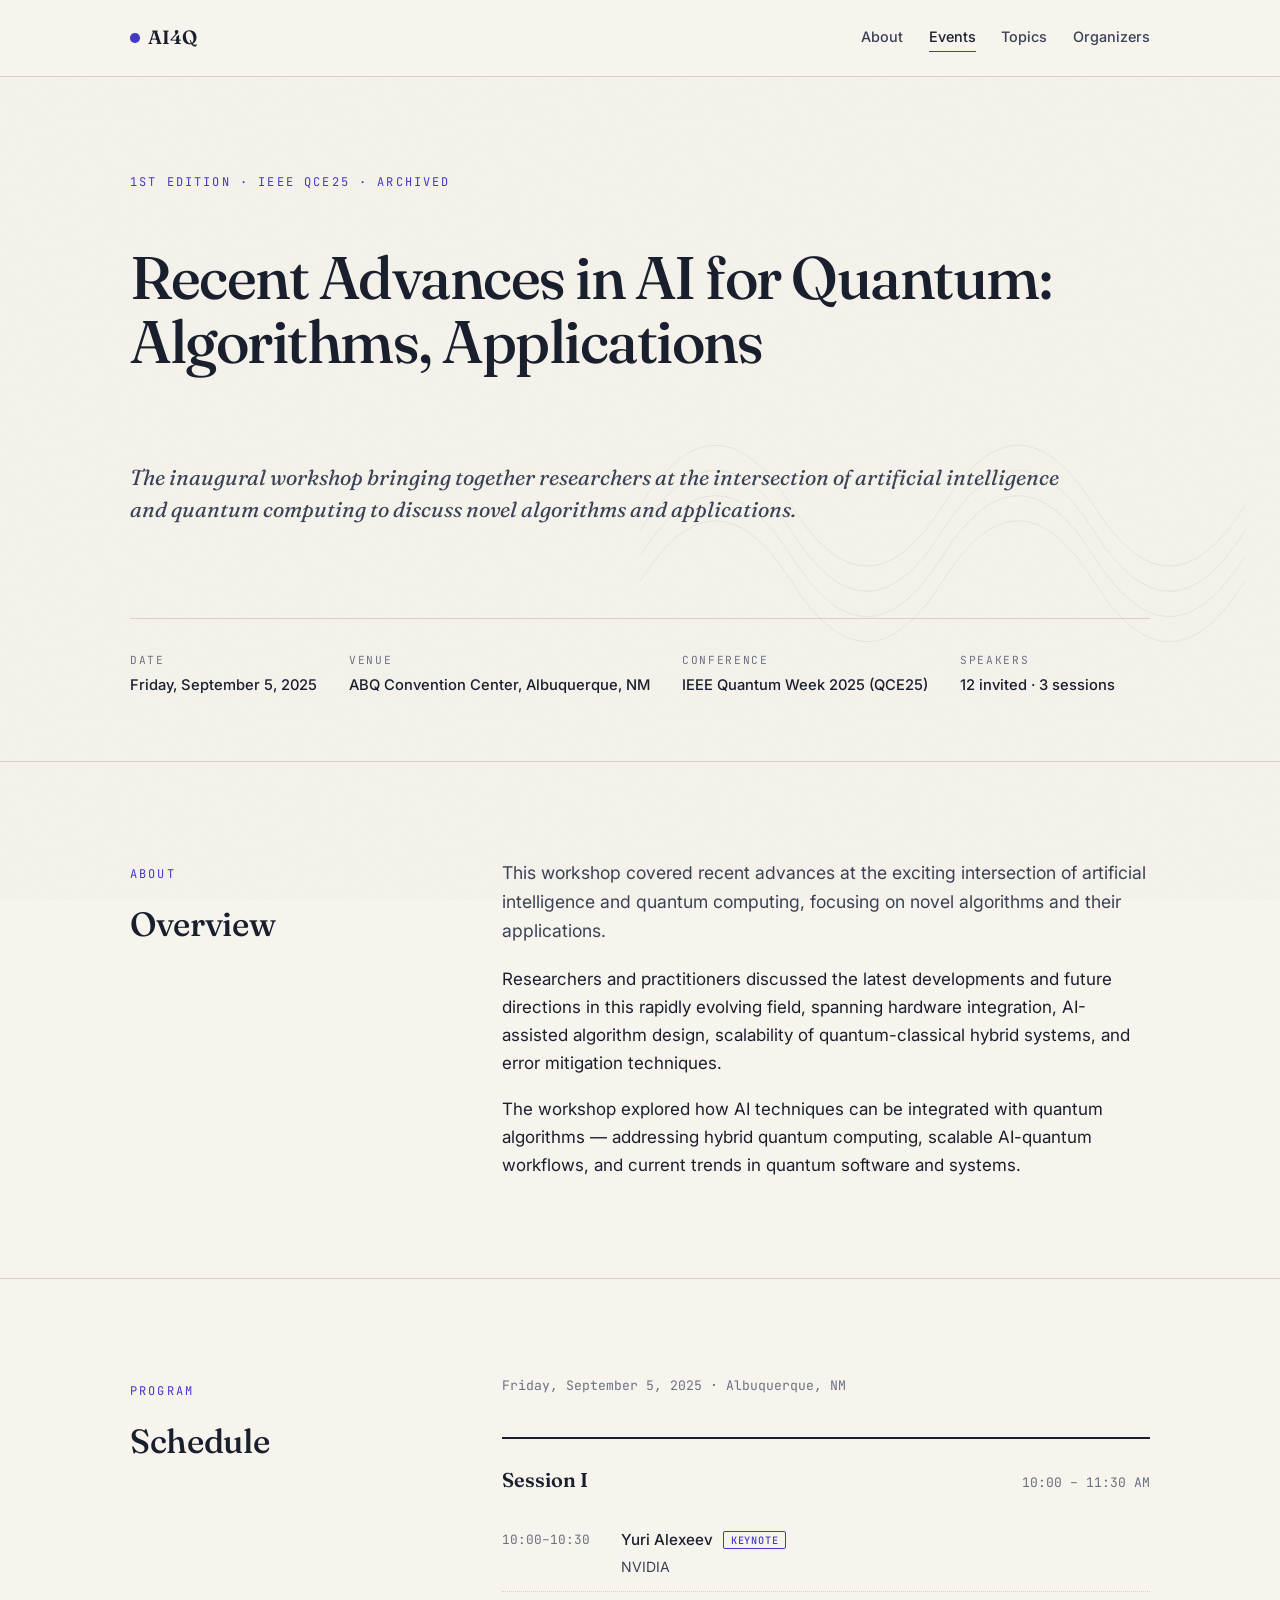
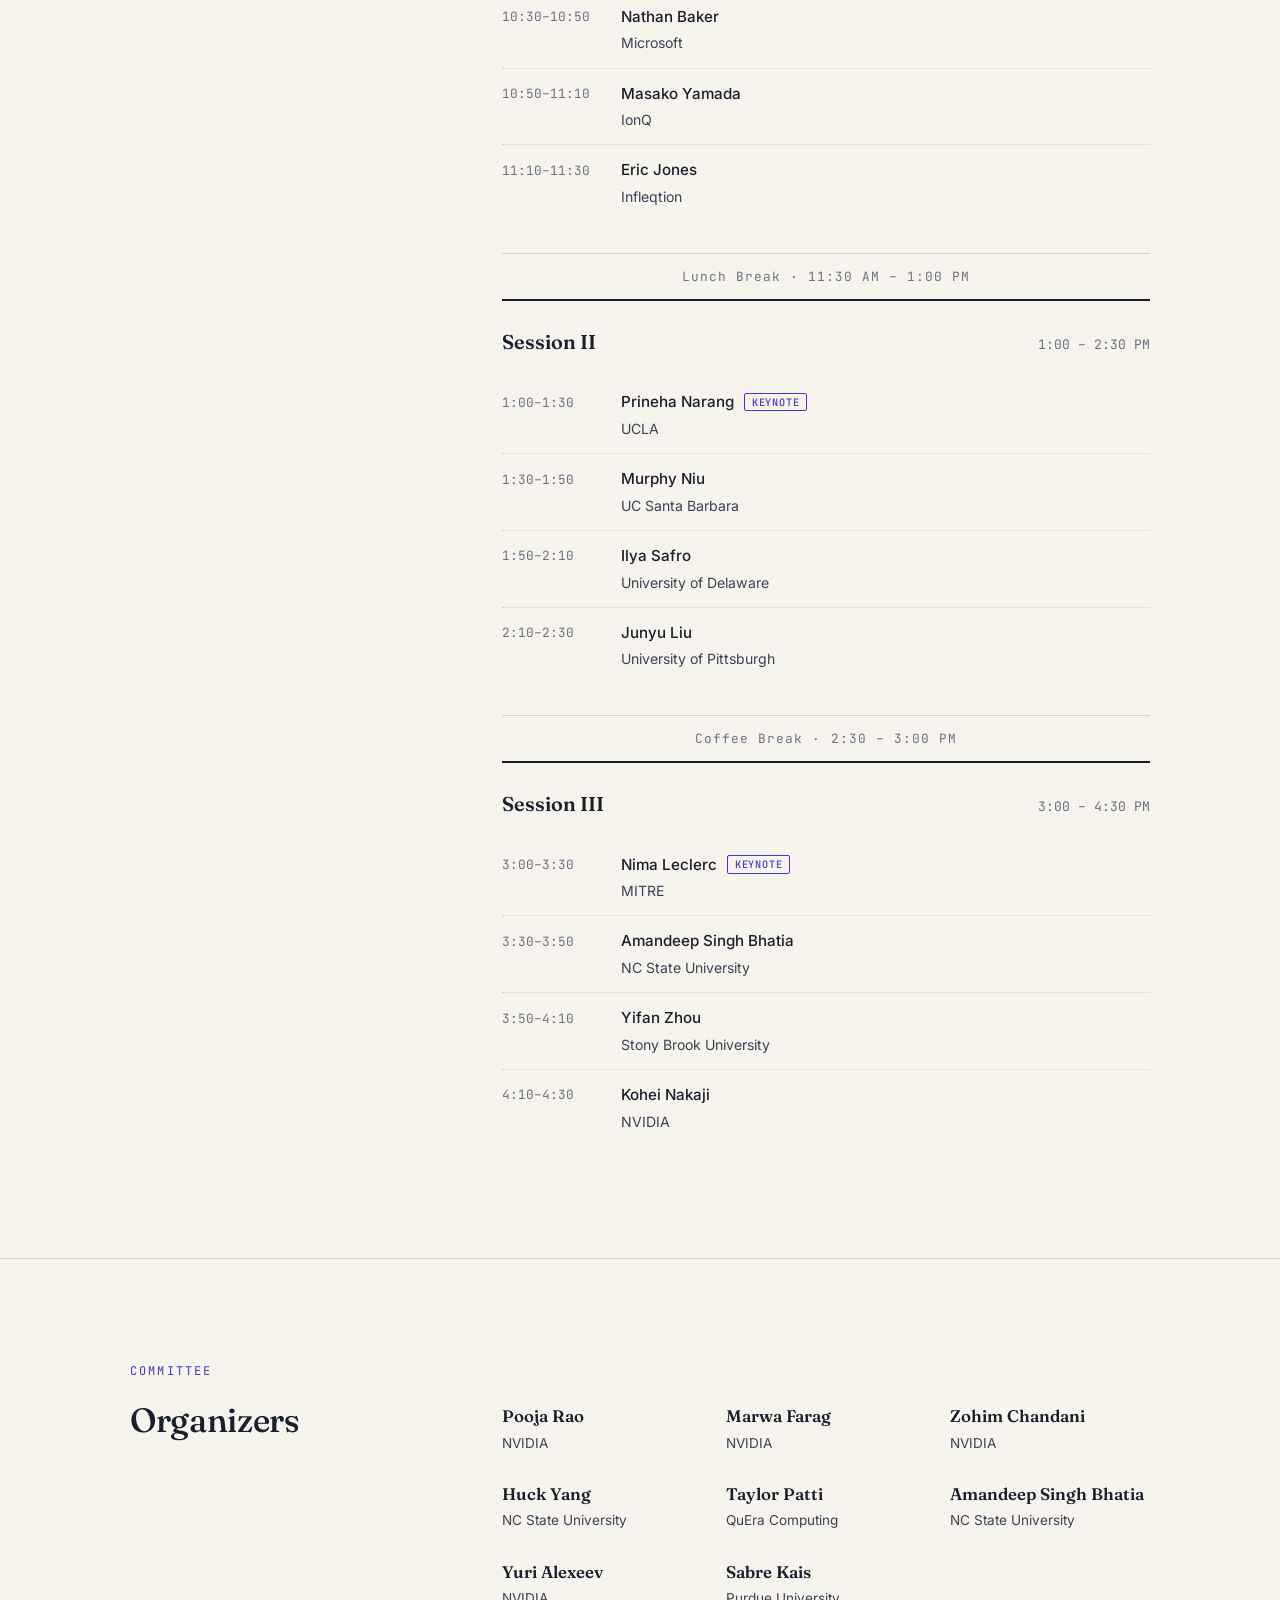
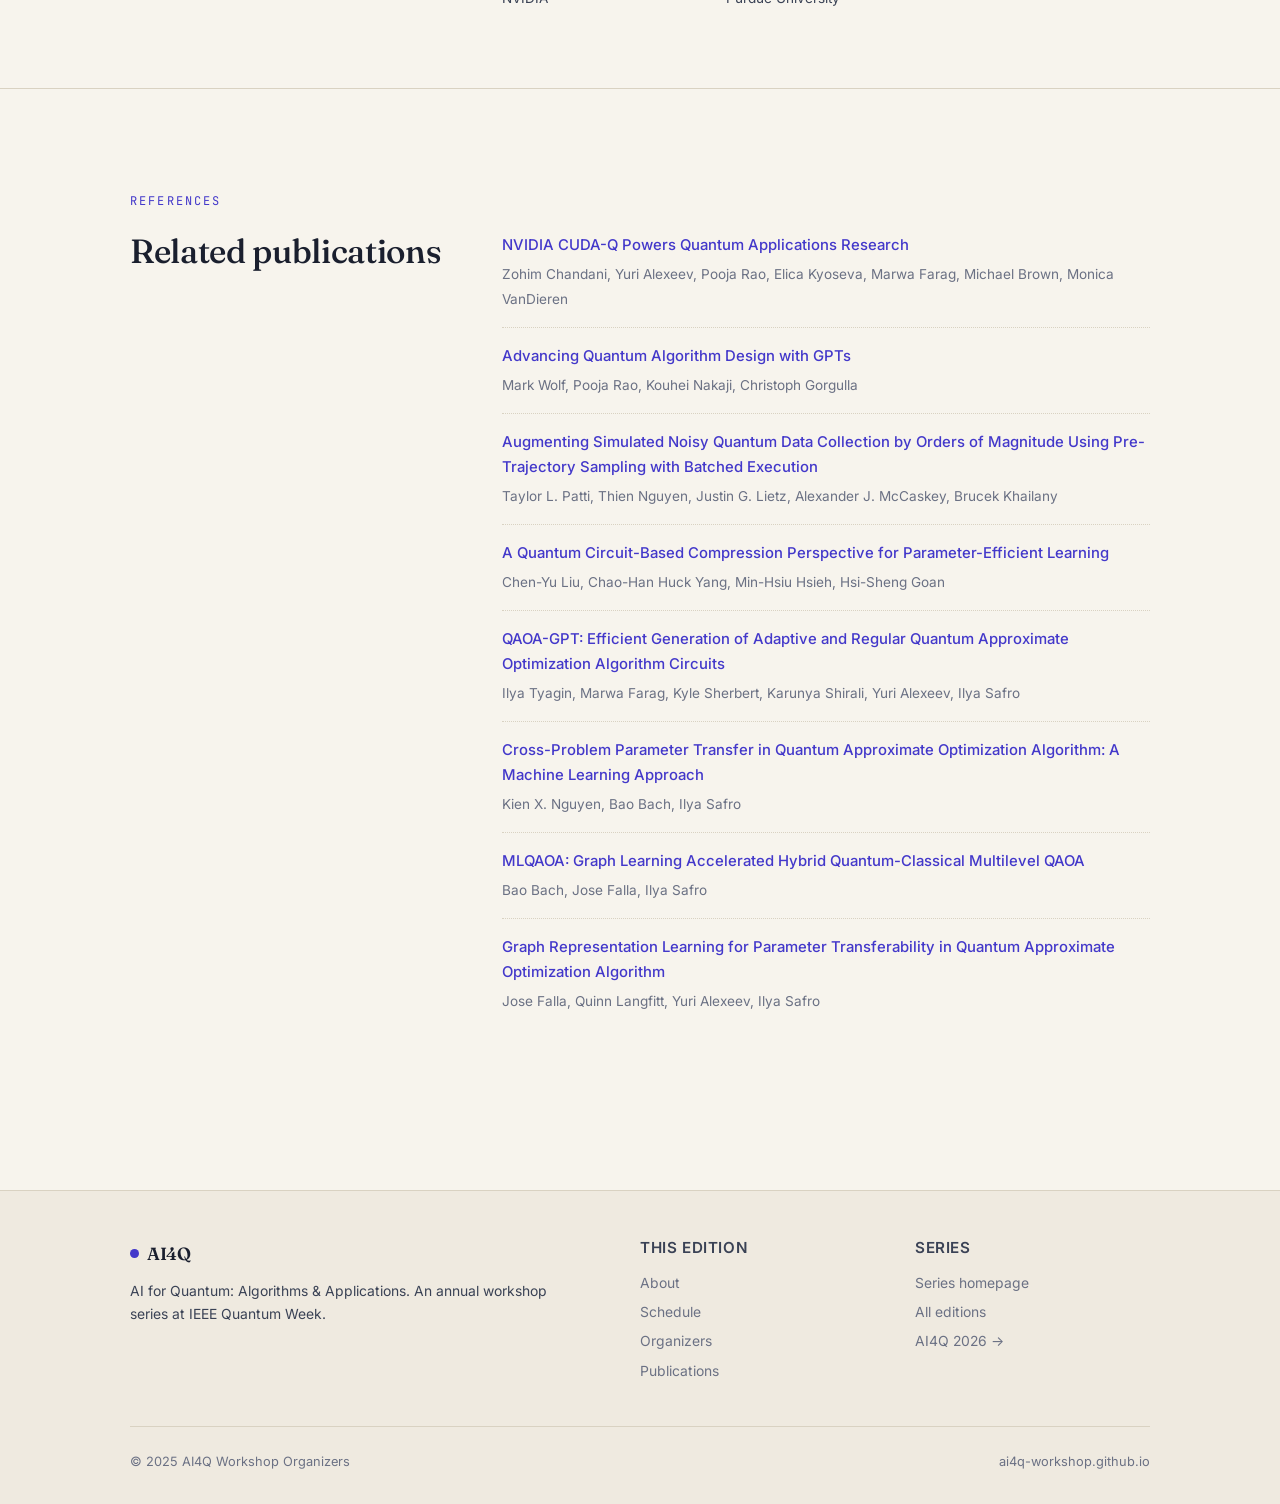
==== events/2025-qce/index.html @ dc5b95ec "Initial AI4Q workshop site" ====
<!DOCTYPE html>
<html lang="en">
<head>
<meta charset="UTF-8">
<meta name="viewport" content="width=device-width, initial-scale=1.0">
<title>AI4Q 2025 — Recent Advances in AI for Quantum | IEEE QCE25</title>
<meta name="description" content="1st Workshop on Recent Advances in AI for Quantum: Algorithms, Applications. IEEE Quantum Week 2025, Albuquerque, New Mexico.">
<link rel="stylesheet" href="../../assets/css/style.css">
</head>
<body>

<header class="site-header">
  <div class="wrap">
    <a href="../../index.html" class="brand"><span class="brand-mark"></span>AI4Q</a>
    <nav class="primary">
      <a href="../../index.html#about">About</a>
      <a href="../index.html" class="current">Events</a>
      <a href="../../index.html#topics">Topics</a>
      <a href="../../index.html#organizers">Organizers</a>
    </nav>
  </div>
</header>

<main>

<section class="hero">
  <div class="wrap">
    <span class="eyebrow">1st Edition · IEEE QCE25 · Archived</span>
    <h1>Recent Advances in AI for Quantum:<br>Algorithms, Applications</h1>
    <p class="hero-deck">
      The inaugural workshop bringing together researchers at the intersection of artificial
      intelligence and quantum computing to discuss novel algorithms and applications.
    </p>
    <div class="hero-meta">
      <div>
        <span class="label">Date</span>
        <span class="value">Friday, September 5, 2025</span>
      </div>
      <div>
        <span class="label">Venue</span>
        <span class="value">ABQ Convention Center, Albuquerque, NM</span>
      </div>
      <div>
        <span class="label">Conference</span>
        <span class="value">IEEE Quantum Week 2025 (QCE25)</span>
      </div>
      <div>
        <span class="label">Speakers</span>
        <span class="value">12 invited · 3 sessions</span>
      </div>
    </div>

    <svg class="hero-wave" viewBox="0 0 600 400" xmlns="http://www.w3.org/2000/svg" aria-hidden="true">
      <g fill="none" stroke="#1a1f2e" stroke-width="0.6">
        <path d="M0 200 Q 75 80, 150 200 T 300 200 T 450 200 T 600 200"/>
        <path d="M0 225 Q 75 105,150 225 T 300 225 T 450 225 T 600 225"/>
        <path d="M0 250 Q 75 130,150 250 T 300 250 T 450 250 T 600 250"/>
        <path d="M0 275 Q 75 155,150 275 T 300 275 T 450 275 T 600 275"/>
      </g>
    </svg>
  </div>
</section>

<section id="about">
  <div class="wrap">
    <div class="two-col">
      <div><span class="eyebrow">About</span><h2>Overview</h2></div>
      <div>
        <p class="lead">
          This workshop covered recent advances at the exciting intersection of artificial intelligence
          and quantum computing, focusing on novel algorithms and their applications.
        </p>
        <p>
          Researchers and practitioners discussed the latest developments and future directions in
          this rapidly evolving field, spanning hardware integration, AI-assisted algorithm design,
          scalability of quantum-classical hybrid systems, and error mitigation techniques.
        </p>
        <p>
          The workshop explored how AI techniques can be integrated with quantum algorithms — addressing
          hybrid quantum computing, scalable AI-quantum workflows, and current trends in quantum software
          and systems.
        </p>
      </div>
    </div>
  </div>
</section>

<section id="schedule">
  <div class="wrap">
    <div class="two-col">
      <div><span class="eyebrow">Program</span><h2>Schedule</h2></div>
      <div>
        <p style="font-family:'JetBrains Mono',monospace; font-size:.82rem; color:var(--ink-mute); margin-bottom:2rem;">
          Friday, September 5, 2025 · Albuquerque, NM
        </p>

        <div class="program">

          <div class="session">
            <div class="session-head">
              <span class="session-title">Session I</span>
              <span class="session-time">10:00 – 11:30 AM</span>
            </div>
            <div class="slot">
              <span class="t">10:00–10:30</span>
              <div class="desc">
                <strong>Yuri Alexeev <span class="keynote-badge">Keynote</span></strong>
                <em>NVIDIA</em>
              </div>
            </div>
            <div class="slot">
              <span class="t">10:30–10:50</span>
              <div class="desc">
                <strong>Nathan Baker</strong>
                <em>Microsoft</em>
              </div>
            </div>
            <div class="slot">
              <span class="t">10:50–11:10</span>
              <div class="desc">
                <strong>Masako Yamada</strong>
                <em>IonQ</em>
              </div>
            </div>
            <div class="slot">
              <span class="t">11:10–11:30</span>
              <div class="desc">
                <strong>Eric Jones</strong>
                <em>Infleqtion</em>
              </div>
            </div>
          </div>

          <div class="break-row">Lunch Break · 11:30 AM – 1:00 PM</div>

          <div class="session">
            <div class="session-head">
              <span class="session-title">Session II</span>
              <span class="session-time">1:00 – 2:30 PM</span>
            </div>
            <div class="slot">
              <span class="t">1:00–1:30</span>
              <div class="desc">
                <strong>Prineha Narang <span class="keynote-badge">Keynote</span></strong>
                <em>UCLA</em>
              </div>
            </div>
            <div class="slot">
              <span class="t">1:30–1:50</span>
              <div class="desc">
                <strong>Murphy Niu</strong>
                <em>UC Santa Barbara</em>
              </div>
            </div>
            <div class="slot">
              <span class="t">1:50–2:10</span>
              <div class="desc">
                <strong>Ilya Safro</strong>
                <em>University of Delaware</em>
              </div>
            </div>
            <div class="slot">
              <span class="t">2:10–2:30</span>
              <div class="desc">
                <strong>Junyu Liu</strong>
                <em>University of Pittsburgh</em>
              </div>
            </div>
          </div>

          <div class="break-row">Coffee Break · 2:30 – 3:00 PM</div>

          <div class="session">
            <div class="session-head">
              <span class="session-title">Session III</span>
              <span class="session-time">3:00 – 4:30 PM</span>
            </div>
            <div class="slot">
              <span class="t">3:00–3:30</span>
              <div class="desc">
                <strong>Nima Leclerc <span class="keynote-badge">Keynote</span></strong>
                <em>MITRE</em>
              </div>
            </div>
            <div class="slot">
              <span class="t">3:30–3:50</span>
              <div class="desc">
                <strong>Amandeep Singh Bhatia</strong>
                <em>NC State University</em>
              </div>
            </div>
            <div class="slot">
              <span class="t">3:50–4:10</span>
              <div class="desc">
                <strong>Yifan Zhou</strong>
                <em>Stony Brook University</em>
              </div>
            </div>
            <div class="slot">
              <span class="t">4:10–4:30</span>
              <div class="desc">
                <strong>Kohei Nakaji</strong>
                <em>NVIDIA</em>
              </div>
            </div>
          </div>

        </div>
      </div>
    </div>
  </div>
</section>

<section id="organizers">
  <div class="wrap">
    <div class="two-col">
      <div><span class="eyebrow">Committee</span><h2>Organizers</h2></div>
      <div>
        <div class="people" style="grid-template-columns: repeat(auto-fill, minmax(160px,1fr)); gap:1.75rem 1.5rem;">

          <div class="person">
            <img class="photo" src="../../assets/img/people/pooja-rao.jpg" alt="Pooja Rao"
                 onerror="this.style.display='none'">
            <span class="name">Pooja Rao</span>
            <span class="affil">NVIDIA</span>
          </div>

          <div class="person">
            <img class="photo" src="../../assets/img/people/marwa-farag.jpg" alt="Marwa Farag"
                 onerror="this.style.display='none'">
            <span class="name">Marwa Farag</span>
            <span class="affil">NVIDIA</span>
          </div>

          <div class="person">
            <img class="photo" src="../../assets/img/people/zohim-chandani.jpg" alt="Zohim Chandani"
                 onerror="this.style.display='none'">
            <span class="name">Zohim Chandani</span>
            <span class="affil">NVIDIA</span>
          </div>

          <div class="person">
            <img class="photo" src="../../assets/img/people/huck-yang.jpg" alt="Huck Yang"
                 onerror="this.style.display='none'">
            <span class="name">Huck Yang</span>
            <span class="affil">NC State University</span>
          </div>

          <div class="person">
            <img class="photo" src="../../assets/img/people/taylor-patti.jpg" alt="Taylor Patti"
                 onerror="this.style.display='none'">
            <span class="name">Taylor Patti</span>
            <span class="affil">QuEra Computing</span>
          </div>

          <div class="person">
            <img class="photo" src="../../assets/img/people/amandeep-bhatia.jpg" alt="Amandeep Singh Bhatia"
                 onerror="this.style.display='none'">
            <span class="name">Amandeep Singh Bhatia</span>
            <span class="affil">NC State University</span>
          </div>

          <div class="person">
            <img class="photo" src="../../assets/img/people/yuri-alexeev.jpg" alt="Yuri Alexeev"
                 onerror="this.style.display='none'">
            <span class="name">Yuri Alexeev</span>
            <span class="affil">NVIDIA</span>
          </div>

          <div class="person">
            <img class="photo" src="../../assets/img/people/sabre-kais.jpg" alt="Sabre Kais"
                 onerror="this.style.display='none'">
            <span class="name">Sabre Kais</span>
            <span class="affil">Purdue University</span>
          </div>

        </div>
      </div>
    </div>
  </div>
</section>

<section id="publications">
  <div class="wrap">
    <div class="two-col">
      <div><span class="eyebrow">References</span><h2>Related publications</h2></div>
      <div>
        <ul class="pub-list">
          <li>
            <a class="pub-title" href="https://developer.nvidia.com/blog/nvidia-cuda-q-powers-quantum-applications-research/" target="_blank" rel="noopener">
              NVIDIA CUDA-Q Powers Quantum Applications Research
            </a>
            <span class="pub-authors">Zohim Chandani, Yuri Alexeev, Pooja Rao, Elica Kyoseva, Marwa Farag, Michael Brown, Monica VanDieren</span>
          </li>
          <li>
            <a class="pub-title" href="https://developer.nvidia.com/blog/advancing-quantum-algorithm-design-with-gpt/" target="_blank" rel="noopener">
              Advancing Quantum Algorithm Design with GPTs
            </a>
            <span class="pub-authors">Mark Wolf, Pooja Rao, Kouhei Nakaji, Christoph Gorgulla</span>
          </li>
          <li>
            <a class="pub-title" href="https://arxiv.org/abs/2504.16297" target="_blank" rel="noopener">
              Augmenting Simulated Noisy Quantum Data Collection by Orders of Magnitude Using Pre-Trajectory Sampling with Batched Execution
            </a>
            <span class="pub-authors">Taylor L. Patti, Thien Nguyen, Justin G. Lietz, Alexander J. McCaskey, Brucek Khailany</span>
          </li>
          <li>
            <a class="pub-title" href="https://arxiv.org/pdf/2410.09846" target="_blank" rel="noopener">
              A Quantum Circuit-Based Compression Perspective for Parameter-Efficient Learning
            </a>
            <span class="pub-authors">Chen-Yu Liu, Chao-Han Huck Yang, Min-Hsiu Hsieh, Hsi-Sheng Goan</span>
          </li>
          <li>
            <a class="pub-title" href="https://arxiv.org/abs/2504.16350" target="_blank" rel="noopener">
              QAOA-GPT: Efficient Generation of Adaptive and Regular Quantum Approximate Optimization Algorithm Circuits
            </a>
            <span class="pub-authors">Ilya Tyagin, Marwa Farag, Kyle Sherbert, Karunya Shirali, Yuri Alexeev, Ilya Safro</span>
          </li>
          <li>
            <a class="pub-title" href="https://arxiv.org/abs/2504.10733" target="_blank" rel="noopener">
              Cross-Problem Parameter Transfer in Quantum Approximate Optimization Algorithm: A Machine Learning Approach
            </a>
            <span class="pub-authors">Kien X. Nguyen, Bao Bach, Ilya Safro</span>
          </li>
          <li>
            <a class="pub-title" href="https://arxiv.org/pdf/2404.14399" target="_blank" rel="noopener">
              MLQAOA: Graph Learning Accelerated Hybrid Quantum-Classical Multilevel QAOA
            </a>
            <span class="pub-authors">Bao Bach, Jose Falla, Ilya Safro</span>
          </li>
          <li>
            <a class="pub-title" href="https://arxiv.org/abs/2401.06655" target="_blank" rel="noopener">
              Graph Representation Learning for Parameter Transferability in Quantum Approximate Optimization Algorithm
            </a>
            <span class="pub-authors">Jose Falla, Quinn Langfitt, Yuri Alexeev, Ilya Safro</span>
          </li>
        </ul>
      </div>
    </div>
  </div>
</section>

</main>

<footer class="site-footer">
  <div class="wrap">
    <div class="foot-grid">
      <div>
        <div class="brand" style="font-size:1.1rem;"><span class="brand-mark"></span>AI4Q</div>
        <p style="margin-top:.75rem; max-width:32em;">
          AI for Quantum: Algorithms &amp; Applications.
          An annual workshop series at IEEE Quantum Week.
        </p>
      </div>
      <div>
        <h4>This edition</h4>
        <ul>
          <li><a href="#about">About</a></li>
          <li><a href="#schedule">Schedule</a></li>
          <li><a href="#organizers">Organizers</a></li>
          <li><a href="#publications">Publications</a></li>
        </ul>
      </div>
      <div>
        <h4>Series</h4>
        <ul>
          <li><a href="../../index.html">Series homepage</a></li>
          <li><a href="../index.html">All editions</a></li>
          <li><a href="../2026-qce/index.html">AI4Q 2026 →</a></li>
        </ul>
      </div>
    </div>
    <div class="copyright">
      <span>© 2025 AI4Q Workshop Organizers</span>
      <span><a href="../../index.html">ai4q-workshop.github.io</a></span>
    </div>
  </div>
</footer>

</body>
</html>
---- assets/css/style.css ----
/* ============================================================
   AI4Q — AI for Quantum: Algorithms & Applications
   Shared stylesheet · editorial-academic design
   ============================================================ */

/* ---------- Fonts ---------- */
@import url('https://fonts.googleapis.com/css2?family=Fraunces:opsz,wght@9..144,400;9..144,500;9..144,600;9..144,700&family=Inter:wght@400;500;600&family=JetBrains+Mono:wght@400;500&display=swap');

/* ---------- Tokens ---------- */
:root {
  --paper:      #f7f4ed;
  --paper-deep: #efeae0;
  --ink:        #1a1f2e;
  --ink-soft:   #3a4255;
  --ink-mute:   #6b7184;
  --rule:       #d9d2c2;
  --accent:     #4338ca;   /* indigo — AI × quantum */
  --accent-soft:#818cf8;
  --highlight:  #eef0fe;
  --max:        1100px;
  --gutter:     clamp(1rem, 4vw, 2.5rem);
  /* Session palette */
  --s1-color:   #0369a1;   /* sky   — Agentic AI */
  --s2-color:   #6d28d9;   /* violet — Generative AI */
  --s3-color:   #047857;   /* emerald — Parameter Transfer */
  /* Org tags */
  --nvidia:     #5a7f00;
  --qtm:        #7c3aed;
}

/* ---------- Reset ---------- */
*, *::before, *::after { box-sizing: border-box; }
html  { scroll-behavior: smooth; }
body  {
  margin: 0;
  background: var(--paper);
  color: var(--ink);
  font-family: 'Inter', -apple-system, system-ui, sans-serif;
  font-size: 17px;
  line-height: 1.65;
  -webkit-font-smoothing: antialiased;
  text-rendering: optimizeLegibility;
}

/* Subtle paper texture */
body::before {
  content: '';
  position: fixed; inset: 0;
  pointer-events: none;
  background-image: url("data:image/svg+xml;utf8,<svg xmlns='http://www.w3.org/2000/svg' width='200' height='200'><filter id='n'><feTurbulence type='fractalNoise' baseFrequency='0.85' numOctaves='2'/><feColorMatrix values='0 0 0 0 0 0 0 0 0 0 0 0 0 0 0 0 0 0 0.035 0'/></filter><rect width='100%' height='100%' filter='url(%23n)'/></svg>");
  opacity: .6; z-index: 0; mix-blend-mode: multiply;
}
main, header, footer, nav { position: relative; z-index: 1; }

/* ---------- Typography ---------- */
h1, h2, h3, h4 {
  font-family: 'Fraunces', Georgia, serif;
  font-weight: 600;
  letter-spacing: -0.01em;
  line-height: 1.15;
  margin: 0 0 .6em;
  color: var(--ink);
}
h1 {
  font-size: clamp(2.2rem, 5vw, 3.75rem);
  font-weight: 500;
  letter-spacing: -0.025em;
  line-height: 1.07;
}
h2 { font-size: clamp(1.5rem, 2.8vw, 2.1rem); font-weight: 500; }
h3 { font-size: 1.2rem; font-weight: 600; }
h4 {
  font-size: .95rem;
  font-family: 'Inter', sans-serif;
  font-weight: 600;
  letter-spacing: .04em;
  text-transform: uppercase;
  color: var(--ink-soft);
}
p { margin: 0 0 1.1em; }
a {
  color: var(--accent);
  text-decoration: none;
  border-bottom: 1px solid transparent;
  transition: border-color .15s, color .15s;
}
a:hover { color: var(--ink); border-bottom-color: var(--accent); }
code, .mono {
  font-family: 'JetBrains Mono', ui-monospace, Menlo, monospace;
  font-size: .9em;
}
.eyebrow {
  font-family: 'JetBrains Mono', monospace;
  font-size: .75rem;
  text-transform: uppercase;
  letter-spacing: .18em;
  color: var(--accent);
  margin-bottom: 1.25rem;
  display: inline-block;
}
.lead {
  font-size: 1.1rem;
  color: var(--ink-soft);
  max-width: 38em;
}

/* ---------- Layout ---------- */
.wrap {
  max-width: var(--max);
  margin: 0 auto;
  padding: 0 var(--gutter);
}
section {
  padding: 5rem 0;
  border-top: 1px solid var(--rule);
}
section:first-of-type { border-top: none; }
.two-col {
  display: grid;
  grid-template-columns: 1fr 2fr;
  gap: 3rem;
  margin-top: 1rem;
}
@media (max-width: 760px) { .two-col { grid-template-columns: 1fr; gap: 1.25rem; } }

/* ---------- Header / Nav ---------- */
header.site-header {
  padding: 1.4rem 0;
  border-bottom: 1px solid var(--rule);
  position: sticky; top: 0; z-index: 50;
  background: rgba(247,244,237,.93);
  backdrop-filter: blur(8px);
}
header.site-header .wrap {
  display: flex;
  justify-content: space-between;
  align-items: center;
  gap: 2rem;
}
.brand {
  font-family: 'Fraunces', serif;
  font-size: 1.2rem;
  font-weight: 600;
  color: var(--ink);
  border: none;
  letter-spacing: -0.01em;
  display: flex; align-items: center; gap: .45em;
}
.brand:hover { color: var(--accent); border: none; }
.brand-mark {
  display: inline-block;
  width: .5em; height: .5em;
  background: var(--accent);
  border-radius: 50%;
}
nav.primary { display: flex; gap: 1.6rem; flex-wrap: wrap; }
nav.primary a {
  color: var(--ink-soft);
  font-size: .9rem;
  font-weight: 500;
  border: none;
}
nav.primary a:hover  { color: var(--accent); border: none; }
nav.primary a.current {
  color: var(--ink);
  border-bottom: 1.5px solid var(--accent);
  padding-bottom: 2px;
}

/* ---------- Hero ---------- */
.hero {
  padding: 6rem 0 4rem;
  position: relative; overflow: hidden;
  border-top: none;
}
.hero .wrap {
  display: grid;
  grid-template-columns: minmax(0,1fr);
  gap: 2rem;
  position: relative;
}
.hero-deck {
  font-family: 'Fraunces', serif;
  font-style: italic;
  font-size: clamp(1.1rem, 1.7vw, 1.35rem);
  line-height: 1.5;
  color: var(--ink-soft);
  max-width: 44em;
  margin-top: 1.25rem;
}
.hero-meta {
  display: flex;
  flex-wrap: wrap;
  gap: 1.25rem 2rem;
  margin-top: 2.25rem;
  padding-top: 2rem;
  border-top: 1px solid var(--rule);
  font-size: .92rem;
}
.hero-meta div { display: flex; flex-direction: column; gap: .2rem; }
.hero-meta .label {
  font-family: 'JetBrains Mono', monospace;
  font-size: .7rem;
  text-transform: uppercase;
  letter-spacing: .15em;
  color: var(--ink-mute);
}
.hero-meta .value { color: var(--ink); font-weight: 500; }
.hero-wave {
  position: absolute; right: -5%; top: 25%;
  width: 55%; max-width: 680px;
  opacity: .1; pointer-events: none; z-index: 0;
}

/* ---------- Buttons ---------- */
.cta-row { display: flex; flex-wrap: wrap; gap: .75rem; margin-top: 2rem; }
.btn {
  display: inline-block;
  padding: .7rem 1.35rem;
  font-size: .93rem;
  font-weight: 500;
  border: 1px solid var(--ink);
  border-radius: 0;
  background: var(--ink);
  color: var(--paper);
  cursor: pointer;
  transition: background .15s, color .15s, border-color .15s;
  border-bottom: 1px solid var(--ink);  /* override link underline rule */
}
.btn:hover { background: var(--accent); border-color: var(--accent); color: var(--paper); }
.btn-outline { background: transparent; color: var(--ink); }
.btn-outline:hover { background: var(--ink); color: var(--paper); border-color: var(--ink); }

/* ---------- Editions list ---------- */
.editions { display: grid; gap: 0; margin-top: 2rem; }
.edition {
  display: grid;
  grid-template-columns: 80px 1fr auto;
  gap: 1.5rem;
  padding: 1.5rem 0;
  border-top: 1px solid var(--rule);
  align-items: baseline;
}
.edition:last-child { border-bottom: 1px solid var(--rule); }
.edition .yr {
  font-family: 'Fraunces', serif;
  font-size: 1.9rem;
  font-weight: 500;
  line-height: 1;
}
.edition .ed-meta { color: var(--ink-soft); font-size: .95rem; }
.edition .ed-meta strong { color: var(--ink); font-weight: 500; display: block; margin-bottom: .2rem; }
.edition .status {
  font-family: 'JetBrains Mono', monospace;
  font-size: .7rem;
  text-transform: uppercase;
  letter-spacing: .12em;
  padding: .25rem .6rem;
  border: 1px solid var(--rule);
  white-space: nowrap;
}
.edition .status.live     { background: var(--accent); border-color: var(--accent); color: var(--paper); }
.edition .status.upcoming { background: transparent; color: var(--accent); border-color: var(--accent); }
.edition .status.archived { color: var(--ink-mute); }
@media (max-width: 540px) {
  .edition { grid-template-columns: 60px 1fr; }
  .edition .status { display: none; }
}

/* ---------- Topic grid ---------- */
.topic-grid {
  display: grid;
  grid-template-columns: repeat(auto-fit, minmax(240px, 1fr));
  gap: 2.5rem;
  margin-top: 3rem;
}
.topic h3 {
  border-top: 2px solid var(--ink);
  padding-top: 1rem;
  margin-bottom: 1rem;
}
.topic ul { list-style: none; padding: 0; margin: 0; font-size: .93rem; color: var(--ink-soft); }
.topic li { padding: .38rem 0; border-bottom: 1px dotted var(--rule); }
.topic li:last-child { border-bottom: none; }

/* ---------- Schedule / program ---------- */
.program { margin-top: 2.5rem; }
.session {
  border-top: 2px solid var(--ink);
  padding: 1.5rem 0 2rem;
}
.session-head {
  display: flex;
  justify-content: space-between;
  align-items: baseline;
  flex-wrap: wrap;
  gap: 1rem;
  margin-bottom: 1.2rem;
}
.session-title { font-family: 'Fraunces', serif; font-size: 1.25rem; font-weight: 600; }
.session-time  { font-family: 'JetBrains Mono', monospace; font-size: .82rem; color: var(--ink-mute); }
.session-tag-inline {
  font-family: 'JetBrains Mono', monospace;
  font-size: .68rem;
  text-transform: uppercase;
  letter-spacing: .1em;
  padding: .18rem .55rem;
  border: 1px solid currentColor;
  border-radius: 3px;
}
.tag-s1 { color: var(--s1-color); }
.tag-s2 { color: var(--s2-color); }
.tag-s3 { color: var(--s3-color); }

.slot {
  display: grid;
  grid-template-columns: 95px 1fr;
  gap: 1.5rem;
  padding: .75rem 0;
  border-bottom: 1px dotted var(--rule);
  font-size: .95rem;
}
.slot:last-child { border-bottom: none; }
.slot .t {
  font-family: 'JetBrains Mono', monospace;
  font-size: .8rem;
  color: var(--ink-mute);
  padding-top: .15rem;
}
.slot .desc strong  { color: var(--ink); font-weight: 500; display: block; margin-bottom: .1rem; }
.slot .desc em      { color: var(--ink-soft); font-style: normal; font-size: .88rem; }
.slot .desc .keynote-badge {
  font-family: 'JetBrains Mono', monospace;
  font-size: .64rem;
  text-transform: uppercase;
  letter-spacing: .08em;
  padding: .1rem .4rem;
  border: 1px solid var(--accent);
  color: var(--accent);
  border-radius: 2px;
  margin-left: .4rem;
  vertical-align: middle;
}
.break-row {
  padding: .75rem 0;
  font-family: 'JetBrains Mono', monospace;
  font-size: .8rem;
  letter-spacing: .08em;
  color: var(--ink-mute);
  border-top: 1px solid var(--rule);
  text-align: center;
}

/* ---------- People (organizers / speakers) ---------- */
.people {
  display: grid;
  grid-template-columns: repeat(auto-fill, minmax(210px, 1fr));
  gap: 2.5rem 2rem;
  margin-top: 3rem;
}
.person { display: flex; flex-direction: column; }
.person .photo {
  width: 100%; max-width: 148px; height: auto;
  margin-bottom: 1rem;
  background: var(--paper-deep);
  border: 1px solid var(--rule);
  display: block;
  object-fit: cover;
}
.person .name {
  font-family: 'Fraunces', serif;
  font-size: 1.05rem;
  font-weight: 600;
  margin-bottom: .2rem;
}
.person .affil { font-size: .85rem; color: var(--ink-soft); line-height: 1.4; }
.person .role {
  font-family: 'JetBrains Mono', monospace;
  font-size: .7rem;
  text-transform: uppercase;
  letter-spacing: .12em;
  color: var(--accent);
  margin-bottom: .4rem;
}
.person a { font-size: .82rem; }

/* Organizer bio variant */
.people.bio-list { grid-template-columns: repeat(auto-fill, minmax(300px, 1fr)); gap: 2rem; }
.person.bio {
  flex-direction: row;
  gap: 1rem;
  background: var(--paper-deep);
  border: 1px solid var(--rule);
  padding: 1.25rem;
}
.person.bio .photo {
  width: 72px; height: 72px;
  max-width: 72px;
  flex-shrink: 0;
  border-radius: 50%;
  object-fit: cover;
  margin-bottom: 0;
}
.person.bio .info { flex: 1; }
.person.bio .name  { font-size: .95rem; margin-bottom: .15rem; }
.person.bio .title { font-size: .78rem; color: var(--ink-mute); margin-bottom: .35rem; }
.person.bio p { font-size: .82rem; color: var(--ink-soft); line-height: 1.5; margin-bottom: .4rem; }
.org-tag {
  display: inline-block;
  font-family: 'JetBrains Mono', monospace;
  font-size: .68rem;
  text-transform: uppercase;
  letter-spacing: .08em;
  padding: .12rem .45rem;
  border: 1px solid currentColor;
  border-radius: 2px;
  margin-bottom: .4rem;
}
.tag-nvidia     { color: var(--nvidia); }
.tag-quantinuum { color: var(--qtm); }

/* Speaker compact list (for schedule-adjacent display) */
.speaker-list {
  list-style: none; padding: 0; margin: 2rem 0 0;
  columns: 2; column-gap: 3rem;
}
.speaker-list li {
  break-inside: avoid;
  padding: .55rem 0;
  border-bottom: 1px dotted var(--rule);
  font-size: .93rem;
}
.speaker-list .sp-name  { font-weight: 500; color: var(--ink); }
.speaker-list .sp-affil { color: var(--ink-mute); font-size: .83rem; }
@media (max-width: 580px) { .speaker-list { columns: 1; } }

/* ---------- Publications ---------- */
.pub-list { list-style: none; padding: 0; margin-top: 2rem; }
.pub-list li {
  padding: 1rem 0;
  border-bottom: 1px dotted var(--rule);
  font-size: .93rem;
}
.pub-list li:last-child { border-bottom: none; }
.pub-list .pub-title { font-weight: 500; display: block; margin-bottom: .2rem; }
.pub-list .pub-authors { color: var(--ink-mute); font-size: .85rem; }

/* ---------- Callout ---------- */
.callout {
  background: var(--paper-deep);
  border-left: 3px solid var(--accent);
  padding: 1.4rem 1.75rem;
  margin: 2.5rem 0;
  font-size: .97rem;
}
.callout p:last-child { margin-bottom: 0; }

/* ---------- Footer ---------- */
footer.site-footer {
  margin-top: 4rem;
  padding: 3rem 0 2rem;
  border-top: 1px solid var(--rule);
  background: var(--paper-deep);
  font-size: .87rem;
  color: var(--ink-soft);
}
footer .foot-grid {
  display: grid;
  grid-template-columns: 2fr 1fr 1fr;
  gap: 2.5rem;
}
@media (max-width: 680px) { footer .foot-grid { grid-template-columns: 1fr; gap: 1.5rem; } }
footer h4 { margin-bottom: .75rem; }
footer ul { list-style: none; padding: 0; margin: 0; }
footer ul li { padding: .2rem 0; }
footer .copyright {
  margin-top: 2.5rem;
  padding-top: 1.5rem;
  border-top: 1px solid var(--rule);
  display: flex;
  justify-content: space-between;
  flex-wrap: wrap;
  gap: 1rem;
  font-size: .8rem;
  color: var(--ink-mute);
}
footer a { color: var(--ink-mute); border: none; }
footer a:hover { color: var(--accent); border: none; }

/* ---------- Entrance animation ---------- */
@media (prefers-reduced-motion: no-preference) {
  .hero h1, .hero .eyebrow, .hero .hero-deck, .hero .cta-row, .hero-meta {
    animation: rise .65s ease-out backwards;
  }
  .hero .eyebrow   { animation-delay: .05s; }
  .hero h1         { animation-delay: .14s; }
  .hero .hero-deck { animation-delay: .28s; }
  .hero .cta-row   { animation-delay: .42s; }
  .hero-meta       { animation-delay: .52s; }
  @keyframes rise {
    from { opacity: 0; transform: translateY(10px); }
    to   { opacity: 1; transform: translateY(0); }
  }
}
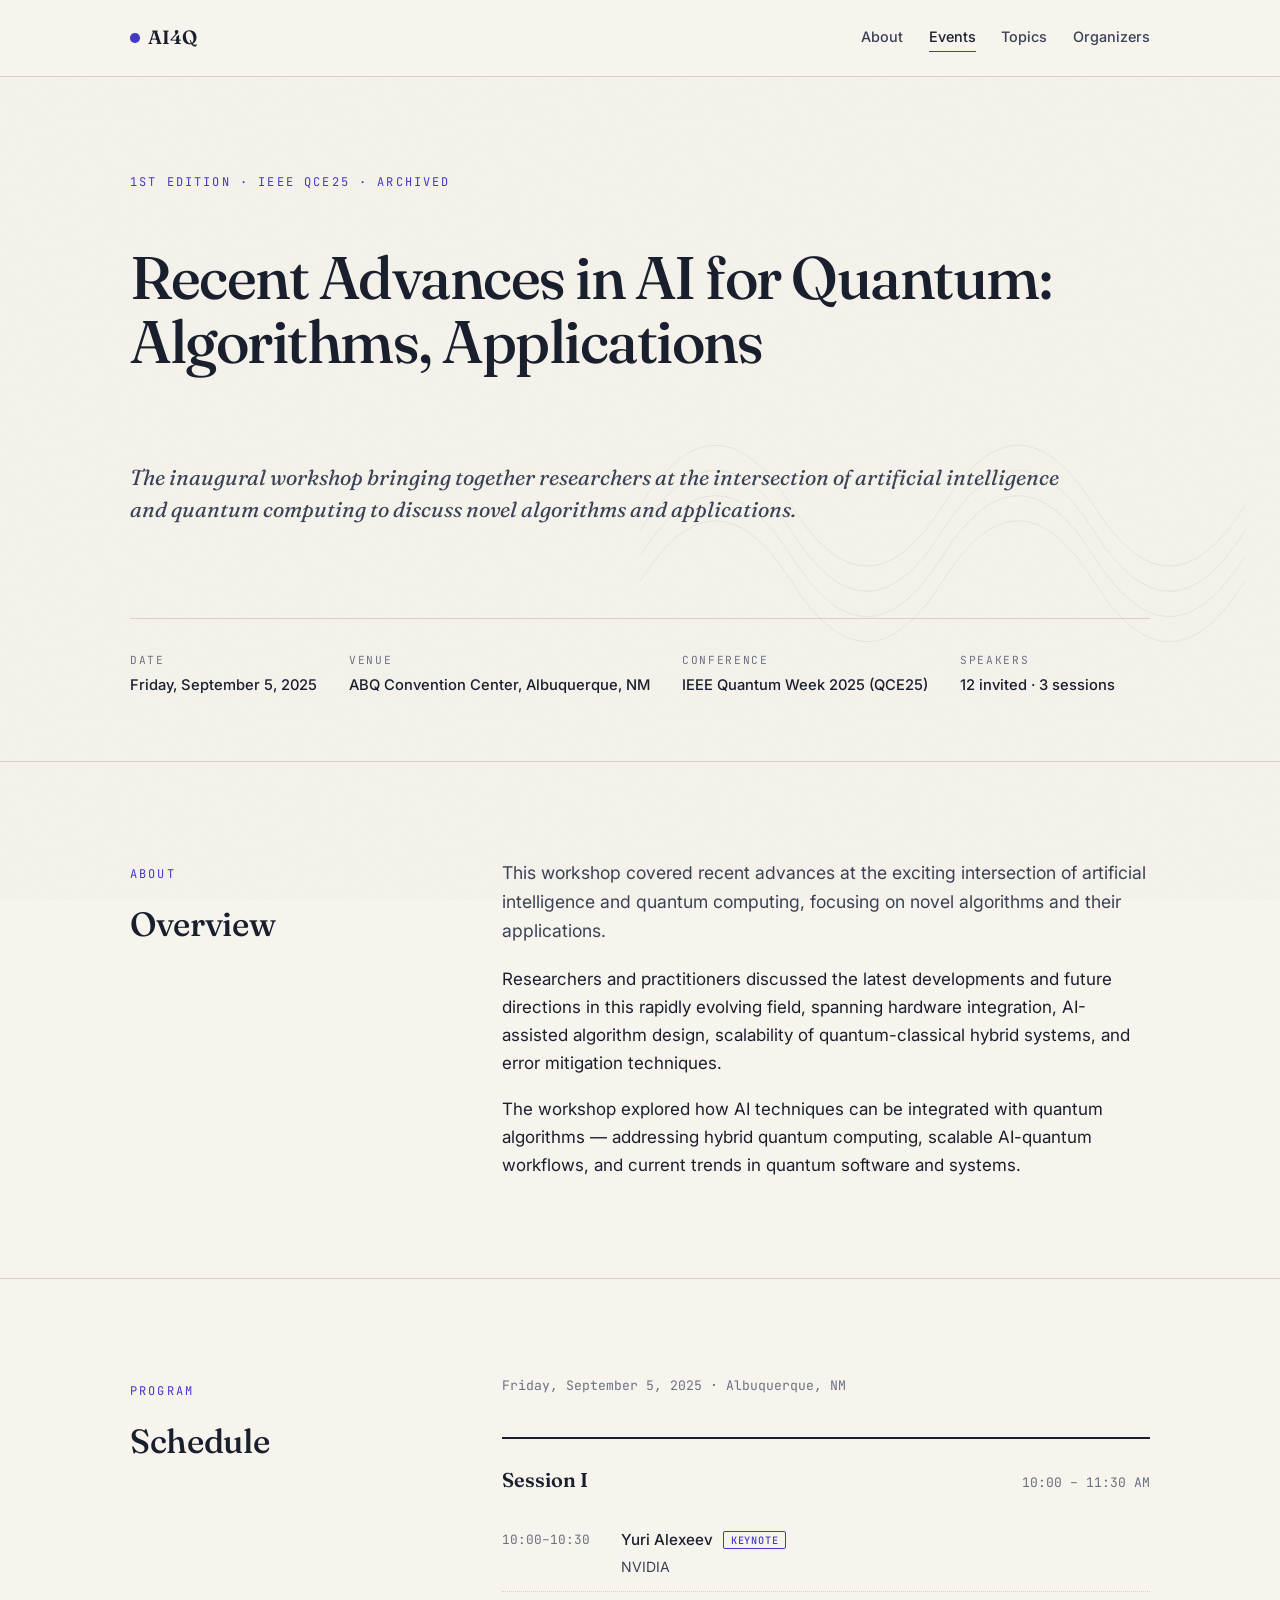
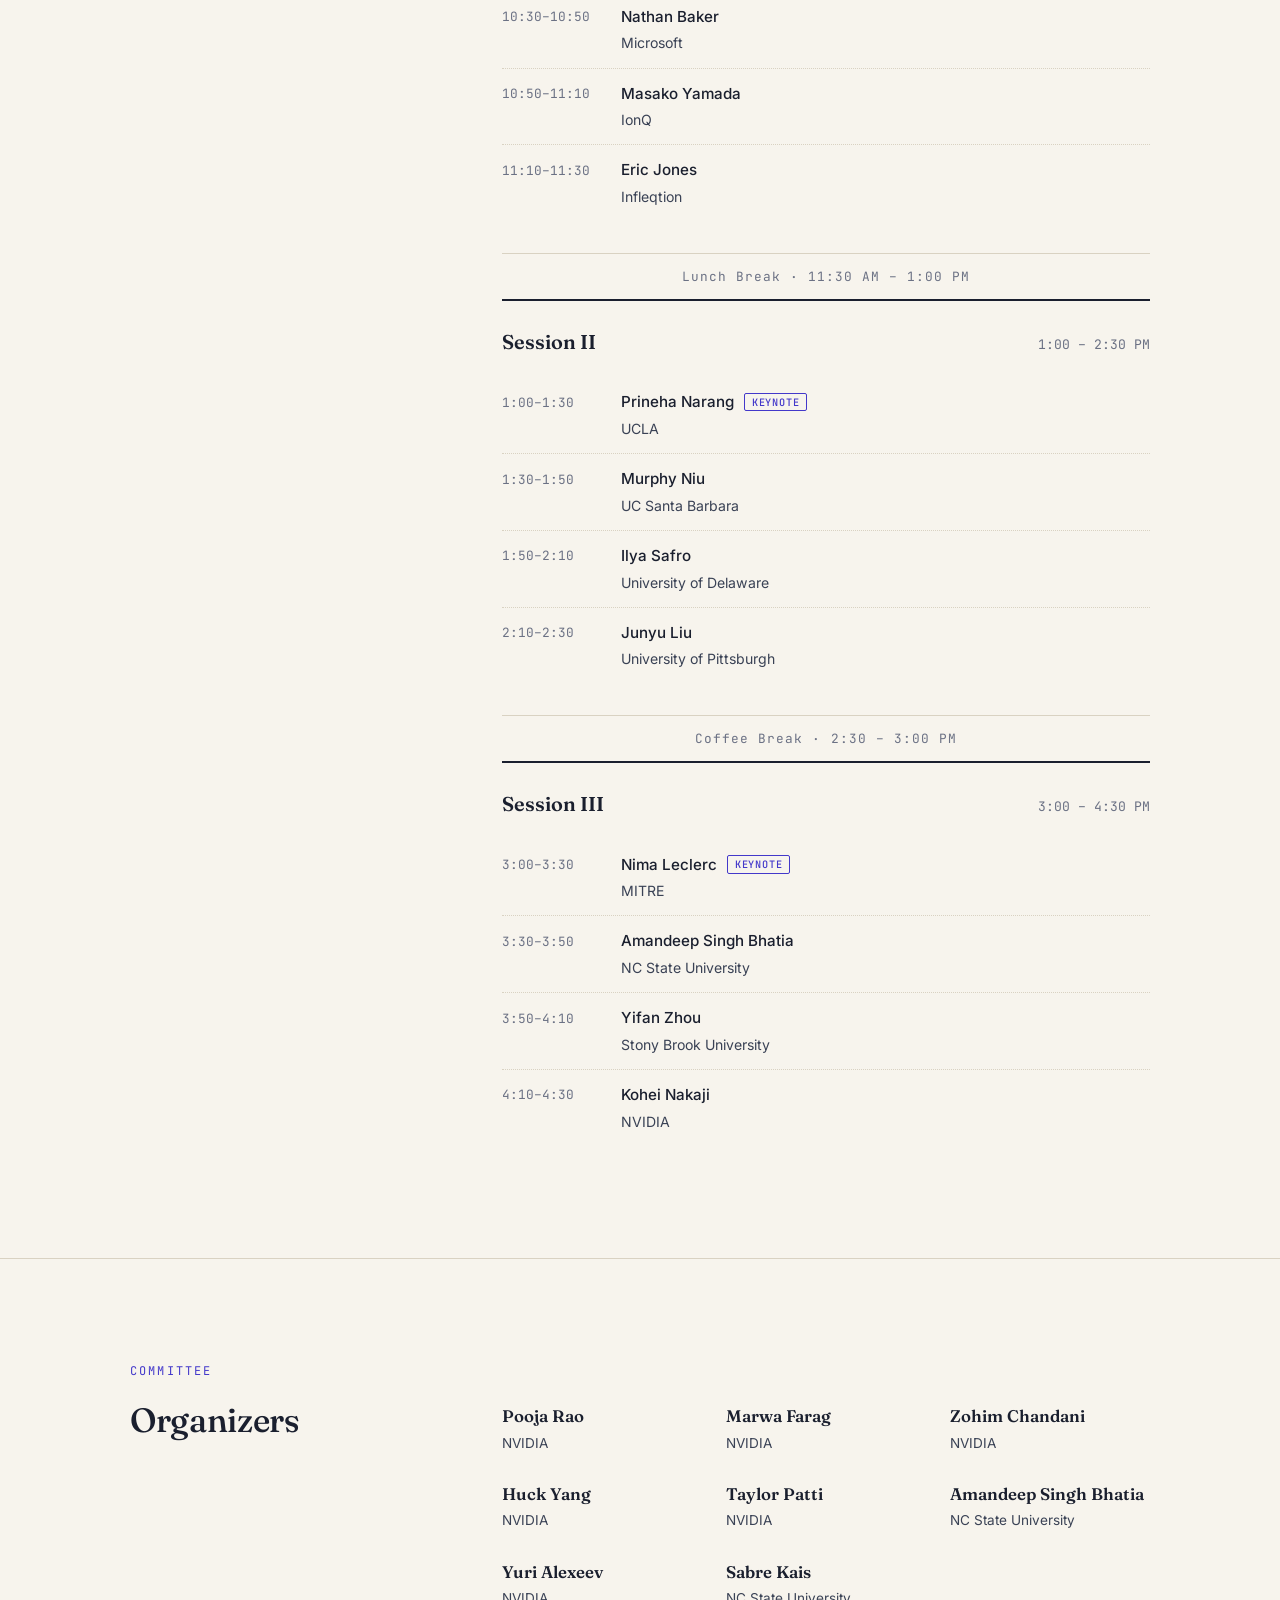
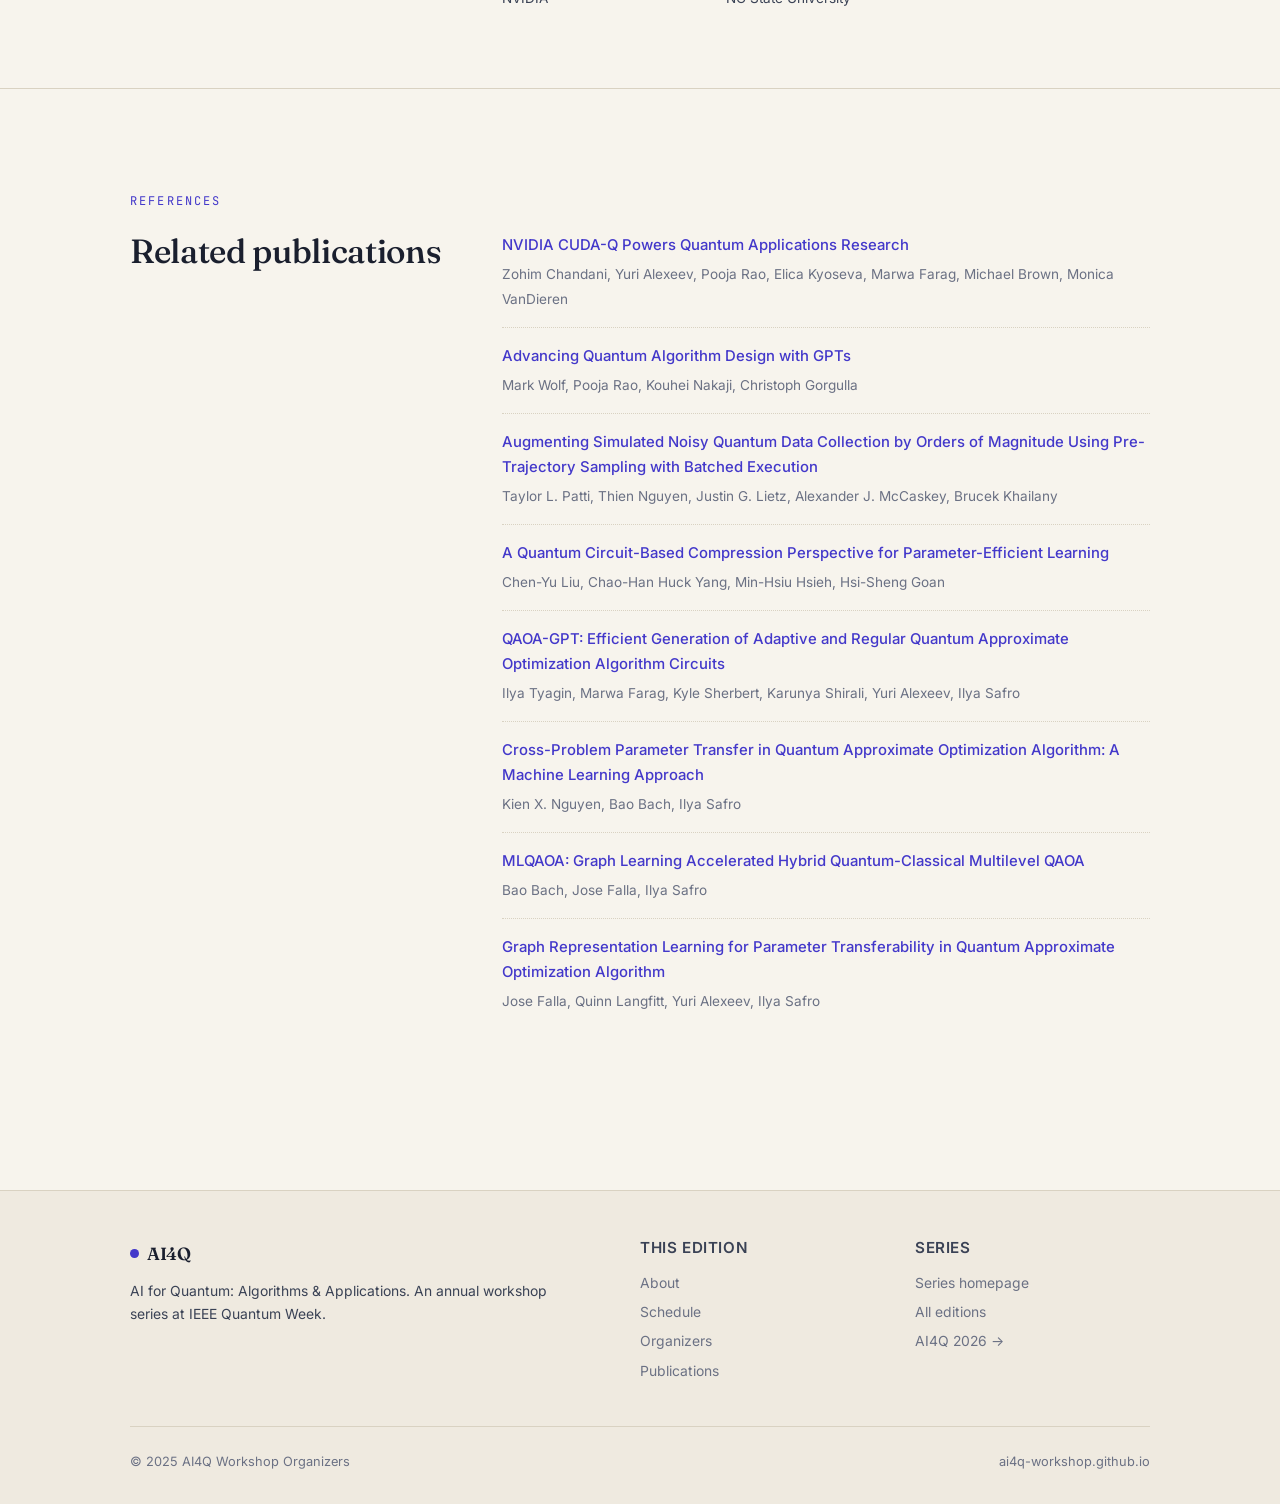
==== commit 038948c7: "Update affiliations for several individuals" ====
--- a/events/2025-qce/index.html
+++ b/events/2025-qce/index.html
@@ -243,14 +243,14 @@
             <img class="photo" src="../../assets/img/people/huck-yang.jpg" alt="Huck Yang"
                  onerror="this.style.display='none'">
             <span class="name">Huck Yang</span>
-            <span class="affil">NC State University</span>
+            <span class="affil">NVIDIA</span>
           </div>
 
           <div class="person">
             <img class="photo" src="../../assets/img/people/taylor-patti.jpg" alt="Taylor Patti"
                  onerror="this.style.display='none'">
             <span class="name">Taylor Patti</span>
-            <span class="affil">QuEra Computing</span>
+            <span class="affil">NVIDIA</span>
           </div>
 
           <div class="person">
@@ -271,7 +271,7 @@
             <img class="photo" src="../../assets/img/people/sabre-kais.jpg" alt="Sabre Kais"
                  onerror="this.style.display='none'">
             <span class="name">Sabre Kais</span>
-            <span class="affil">Purdue University</span>
+            <span class="affil">NC State University</span>
           </div>
 
         </div>
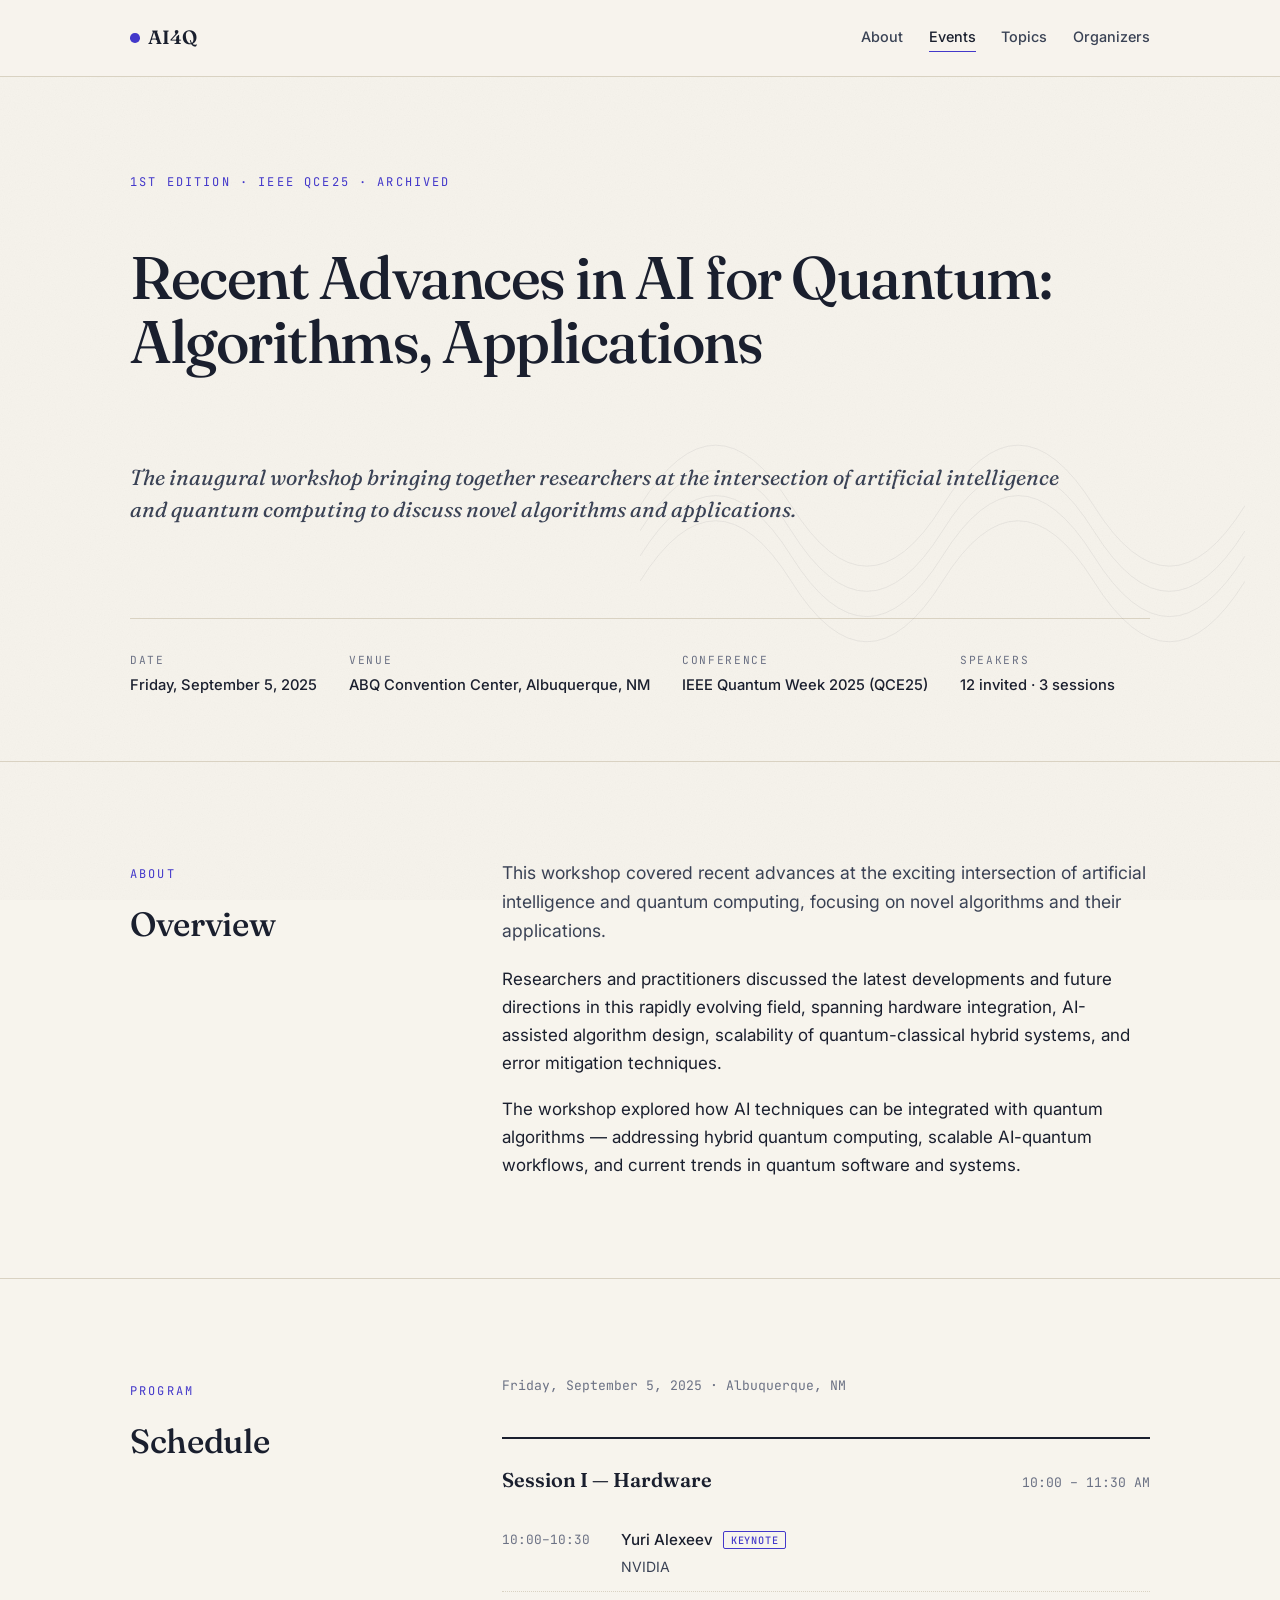
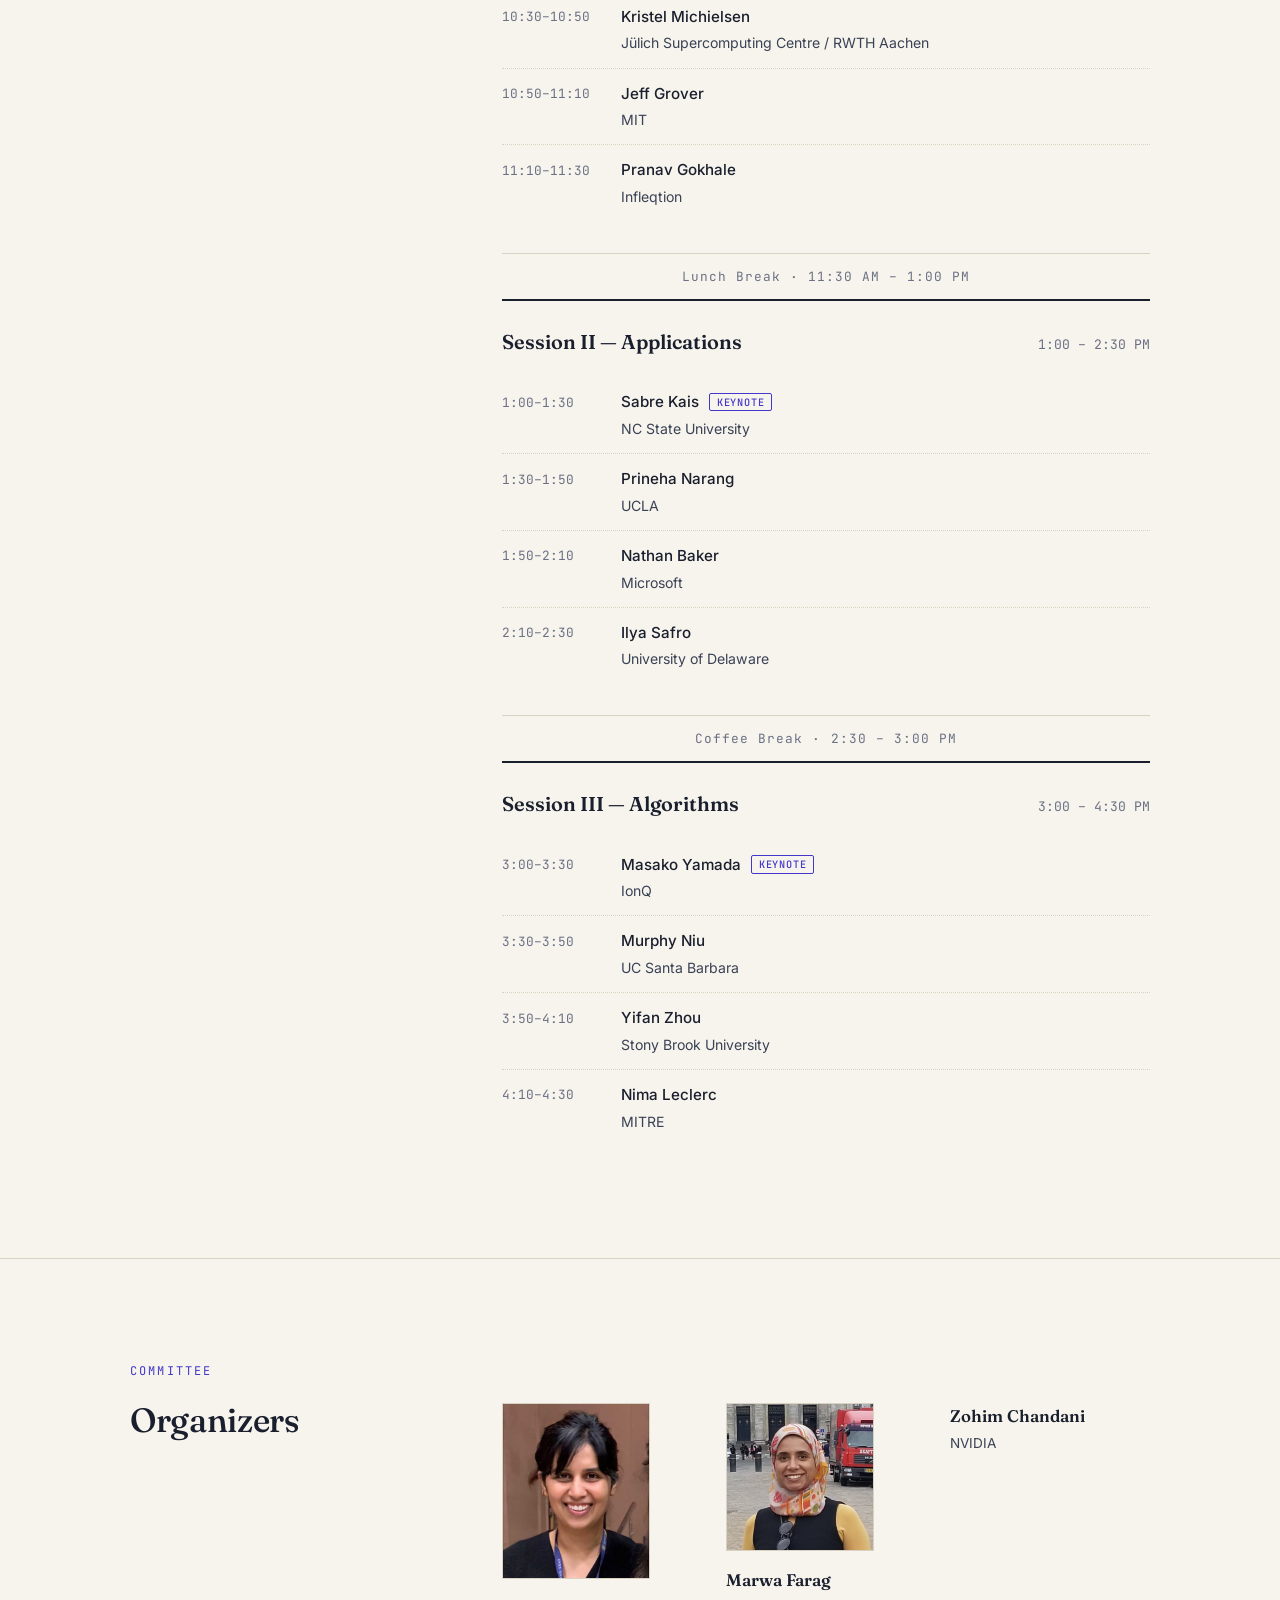
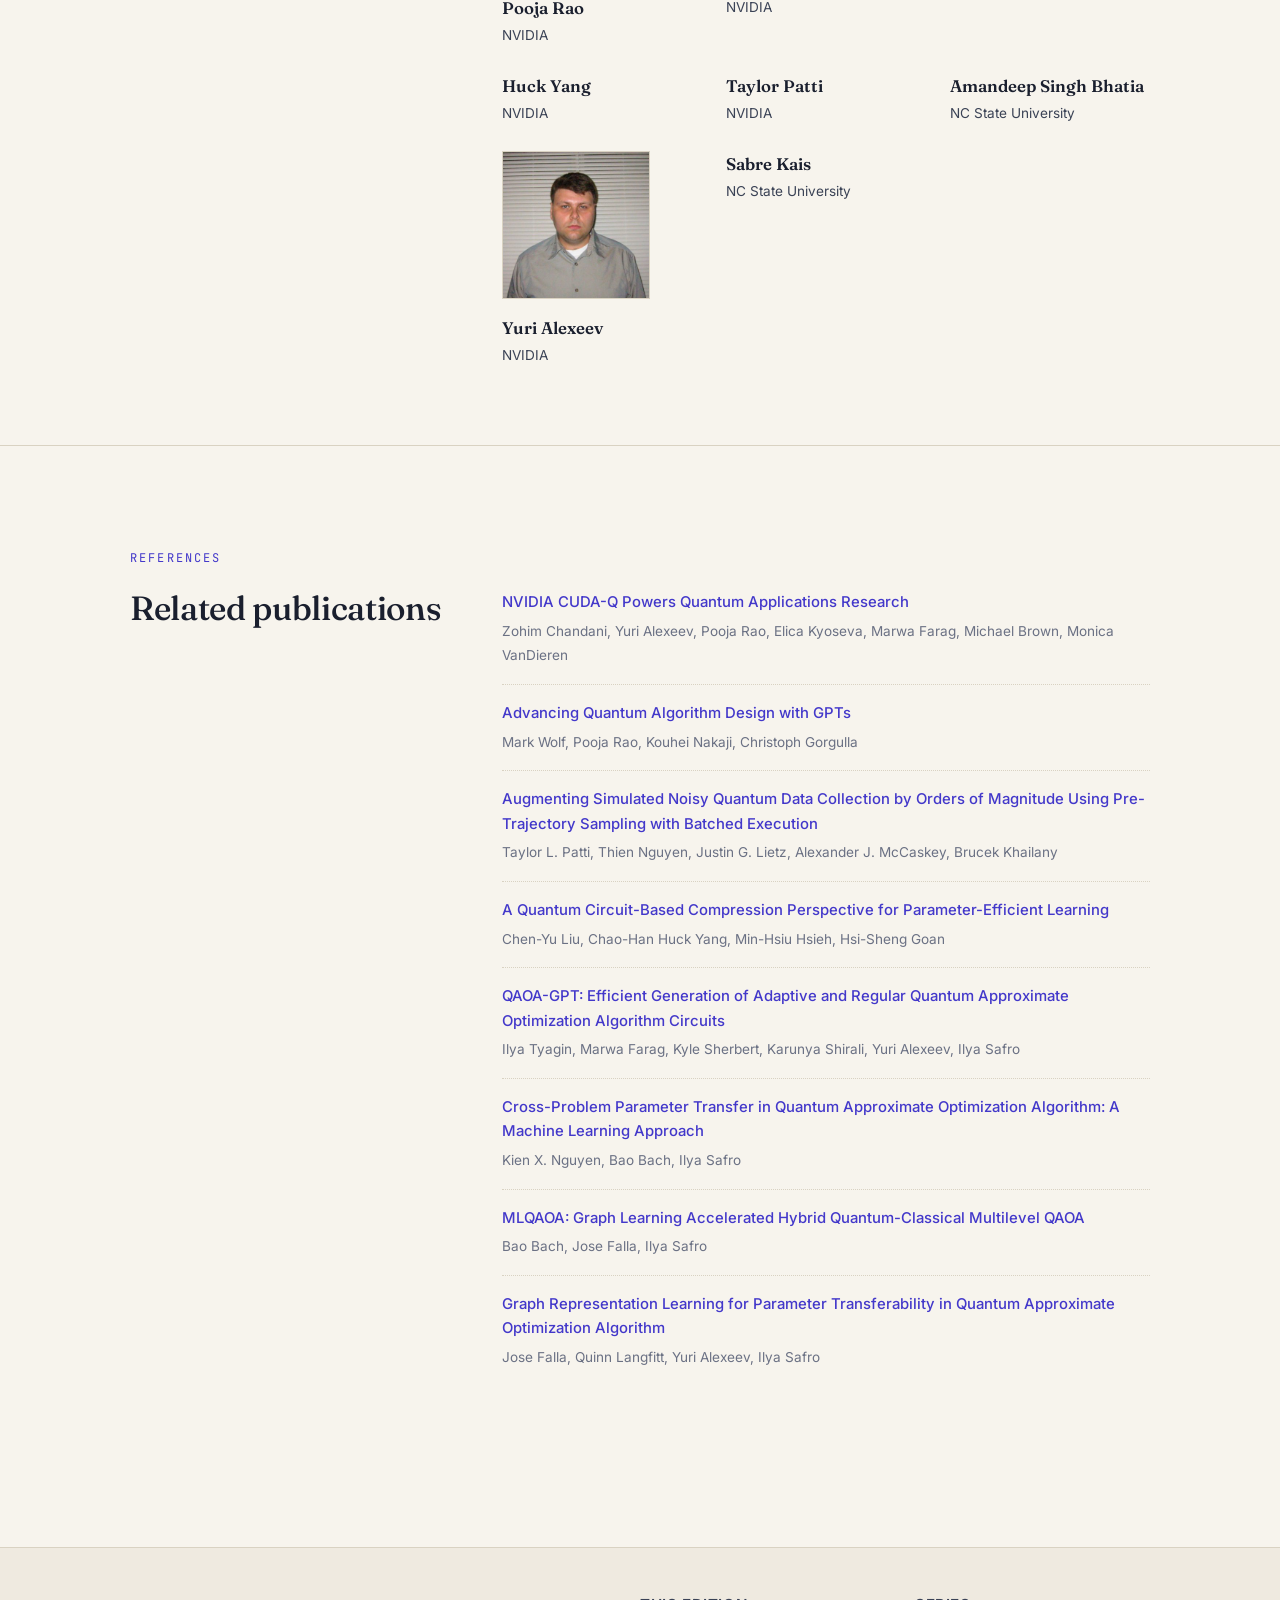
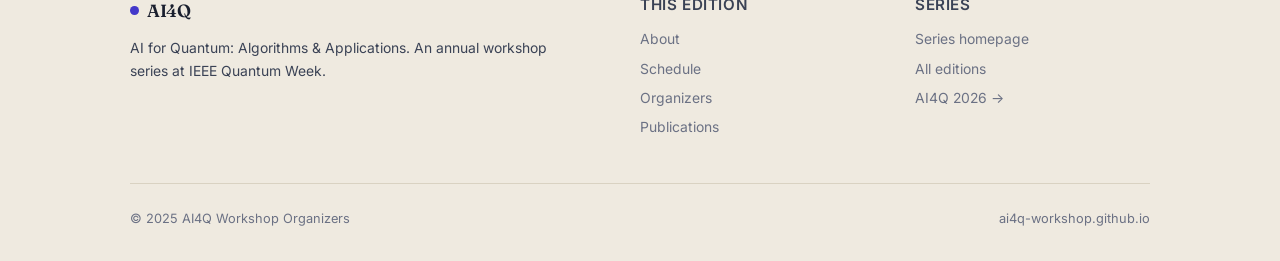
==== commit 750f0602: "Update 2025 speaker schedule and 2026 date/speakers - 2025: correct speaker lineup and session order" ====
--- a/events/2025-qce/index.html
+++ b/events/2025-qce/index.html
@@ -98,7 +98,7 @@
 
           <div class="session">
             <div class="session-head">
-              <span class="session-title">Session I</span>
+              <span class="session-title">Session I — Hardware</span>
               <span class="session-time">10:00 – 11:30 AM</span>
             </div>
             <div class="slot">
@@ -111,85 +111,85 @@
             <div class="slot">
               <span class="t">10:30–10:50</span>
               <div class="desc">
+                <strong>Kristel Michielsen</strong>
+                <em>Jülich Supercomputing Centre / RWTH Aachen</em>
+              </div>
+            </div>
+            <div class="slot">
+              <span class="t">10:50–11:10</span>
+              <div class="desc">
+                <strong>Jeff Grover</strong>
+                <em>MIT</em>
+              </div>
+            </div>
+            <div class="slot">
+              <span class="t">11:10–11:30</span>
+              <div class="desc">
+                <strong>Pranav Gokhale</strong>
+                <em>Infleqtion</em>
+              </div>
+            </div>
+          </div>
+
+          <div class="break-row">Lunch Break · 11:30 AM – 1:00 PM</div>
+
+          <div class="session">
+            <div class="session-head">
+              <span class="session-title">Session II — Applications</span>
+              <span class="session-time">1:00 – 2:30 PM</span>
+            </div>
+            <div class="slot">
+              <span class="t">1:00–1:30</span>
+              <div class="desc">
+                <strong>Sabre Kais <span class="keynote-badge">Keynote</span></strong>
+                <em>NC State University</em>
+              </div>
+            </div>
+            <div class="slot">
+              <span class="t">1:30–1:50</span>
+              <div class="desc">
+                <strong>Prineha Narang</strong>
+                <em>UCLA</em>
+              </div>
+            </div>
+            <div class="slot">
+              <span class="t">1:50–2:10</span>
+              <div class="desc">
                 <strong>Nathan Baker</strong>
                 <em>Microsoft</em>
               </div>
             </div>
             <div class="slot">
-              <span class="t">10:50–11:10</span>
-              <div class="desc">
-                <strong>Masako Yamada</strong>
-                <em>IonQ</em>
-              </div>
-            </div>
-            <div class="slot">
-              <span class="t">11:10–11:30</span>
-              <div class="desc">
-                <strong>Eric Jones</strong>
-                <em>Infleqtion</em>
-              </div>
-            </div>
-          </div>
-
-          <div class="break-row">Lunch Break · 11:30 AM – 1:00 PM</div>
+              <span class="t">2:10–2:30</span>
+              <div class="desc">
+                <strong>Ilya Safro</strong>
+                <em>University of Delaware</em>
+              </div>
+            </div>
+          </div>
+
+          <div class="break-row">Coffee Break · 2:30 – 3:00 PM</div>
 
           <div class="session">
             <div class="session-head">
-              <span class="session-title">Session II</span>
-              <span class="session-time">1:00 – 2:30 PM</span>
-            </div>
-            <div class="slot">
-              <span class="t">1:00–1:30</span>
-              <div class="desc">
-                <strong>Prineha Narang <span class="keynote-badge">Keynote</span></strong>
-                <em>UCLA</em>
-              </div>
-            </div>
-            <div class="slot">
-              <span class="t">1:30–1:50</span>
+              <span class="session-title">Session III — Algorithms</span>
+              <span class="session-time">3:00 – 4:30 PM</span>
+            </div>
+            <div class="slot">
+              <span class="t">3:00–3:30</span>
+              <div class="desc">
+                <strong>Masako Yamada <span class="keynote-badge">Keynote</span></strong>
+                <em>IonQ</em>
+              </div>
+            </div>
+            <div class="slot">
+              <span class="t">3:30–3:50</span>
               <div class="desc">
                 <strong>Murphy Niu</strong>
                 <em>UC Santa Barbara</em>
               </div>
             </div>
             <div class="slot">
-              <span class="t">1:50–2:10</span>
-              <div class="desc">
-                <strong>Ilya Safro</strong>
-                <em>University of Delaware</em>
-              </div>
-            </div>
-            <div class="slot">
-              <span class="t">2:10–2:30</span>
-              <div class="desc">
-                <strong>Junyu Liu</strong>
-                <em>University of Pittsburgh</em>
-              </div>
-            </div>
-          </div>
-
-          <div class="break-row">Coffee Break · 2:30 – 3:00 PM</div>
-
-          <div class="session">
-            <div class="session-head">
-              <span class="session-title">Session III</span>
-              <span class="session-time">3:00 – 4:30 PM</span>
-            </div>
-            <div class="slot">
-              <span class="t">3:00–3:30</span>
-              <div class="desc">
-                <strong>Nima Leclerc <span class="keynote-badge">Keynote</span></strong>
-                <em>MITRE</em>
-              </div>
-            </div>
-            <div class="slot">
-              <span class="t">3:30–3:50</span>
-              <div class="desc">
-                <strong>Amandeep Singh Bhatia</strong>
-                <em>NC State University</em>
-              </div>
-            </div>
-            <div class="slot">
               <span class="t">3:50–4:10</span>
               <div class="desc">
                 <strong>Yifan Zhou</strong>
@@ -199,8 +199,8 @@
             <div class="slot">
               <span class="t">4:10–4:30</span>
               <div class="desc">
-                <strong>Kohei Nakaji</strong>
-                <em>NVIDIA</em>
+                <strong>Nima Leclerc</strong>
+                <em>MITRE</em>
               </div>
             </div>
           </div>
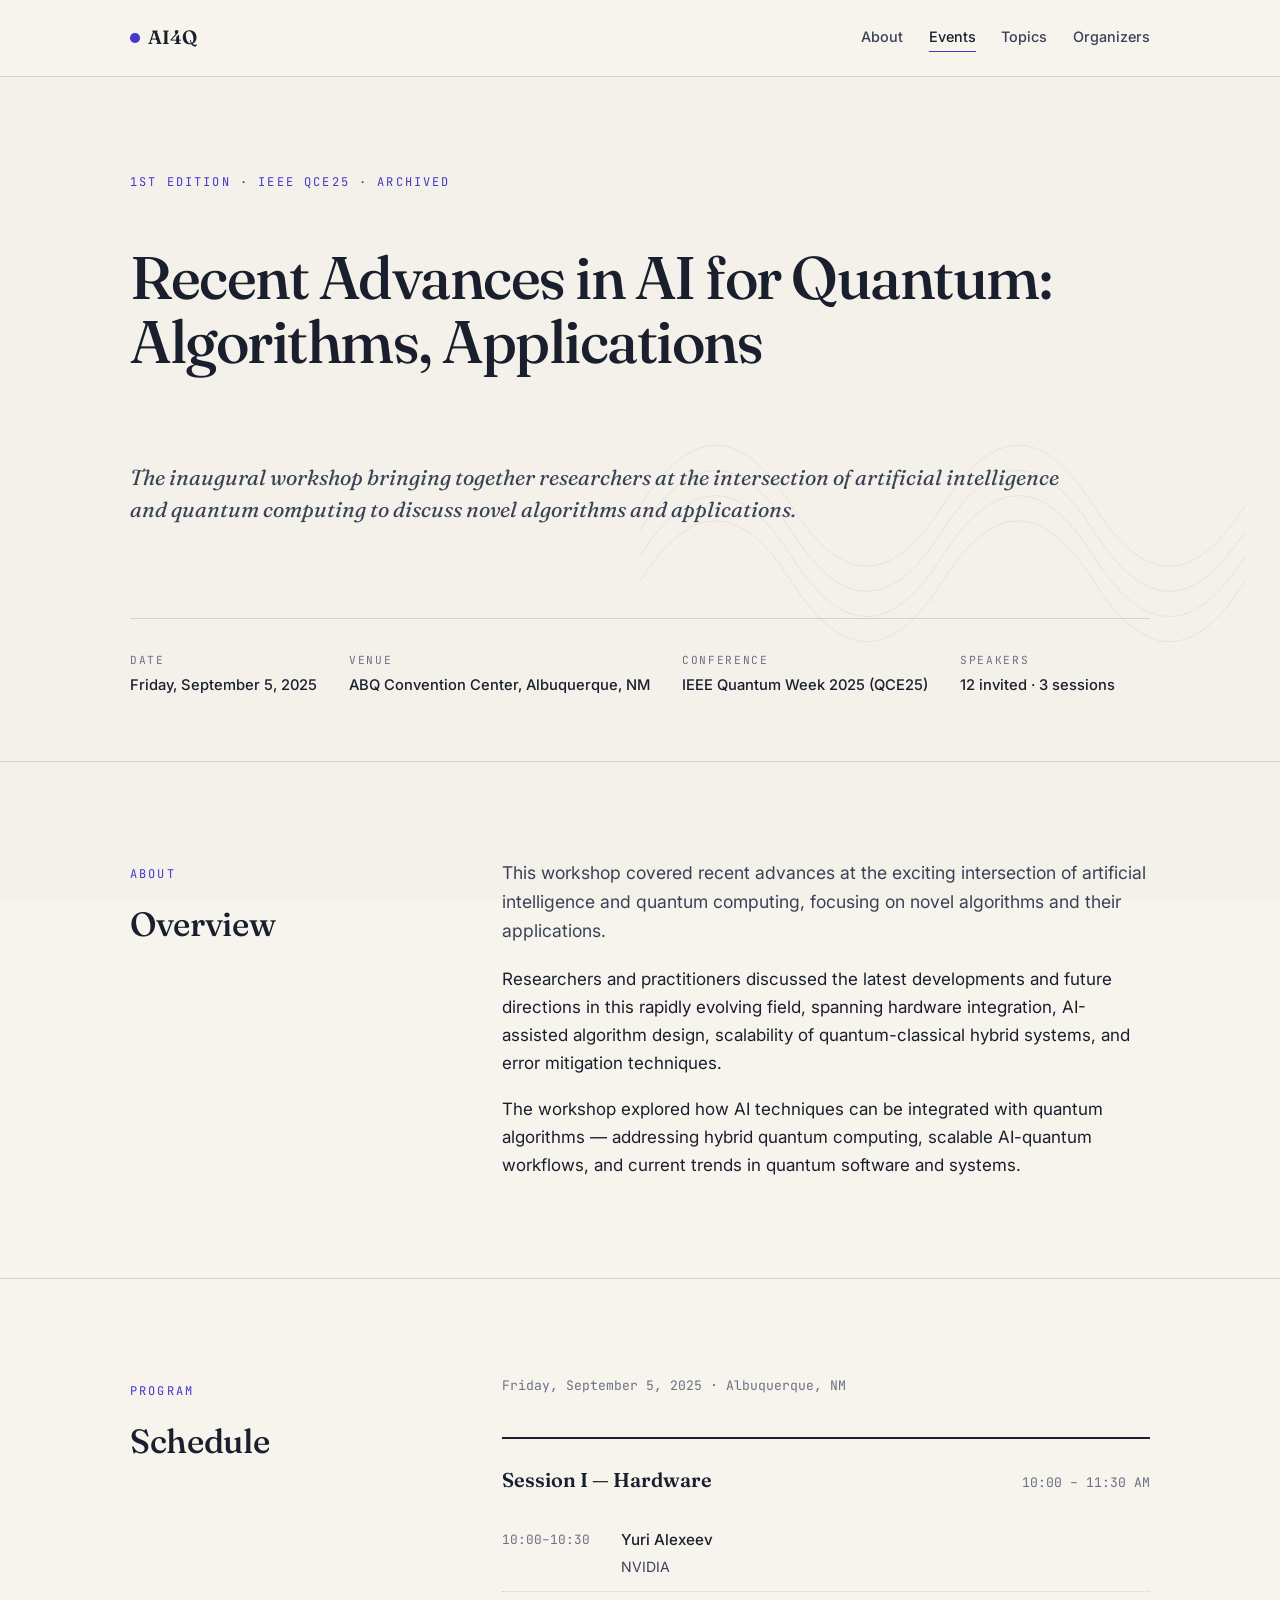
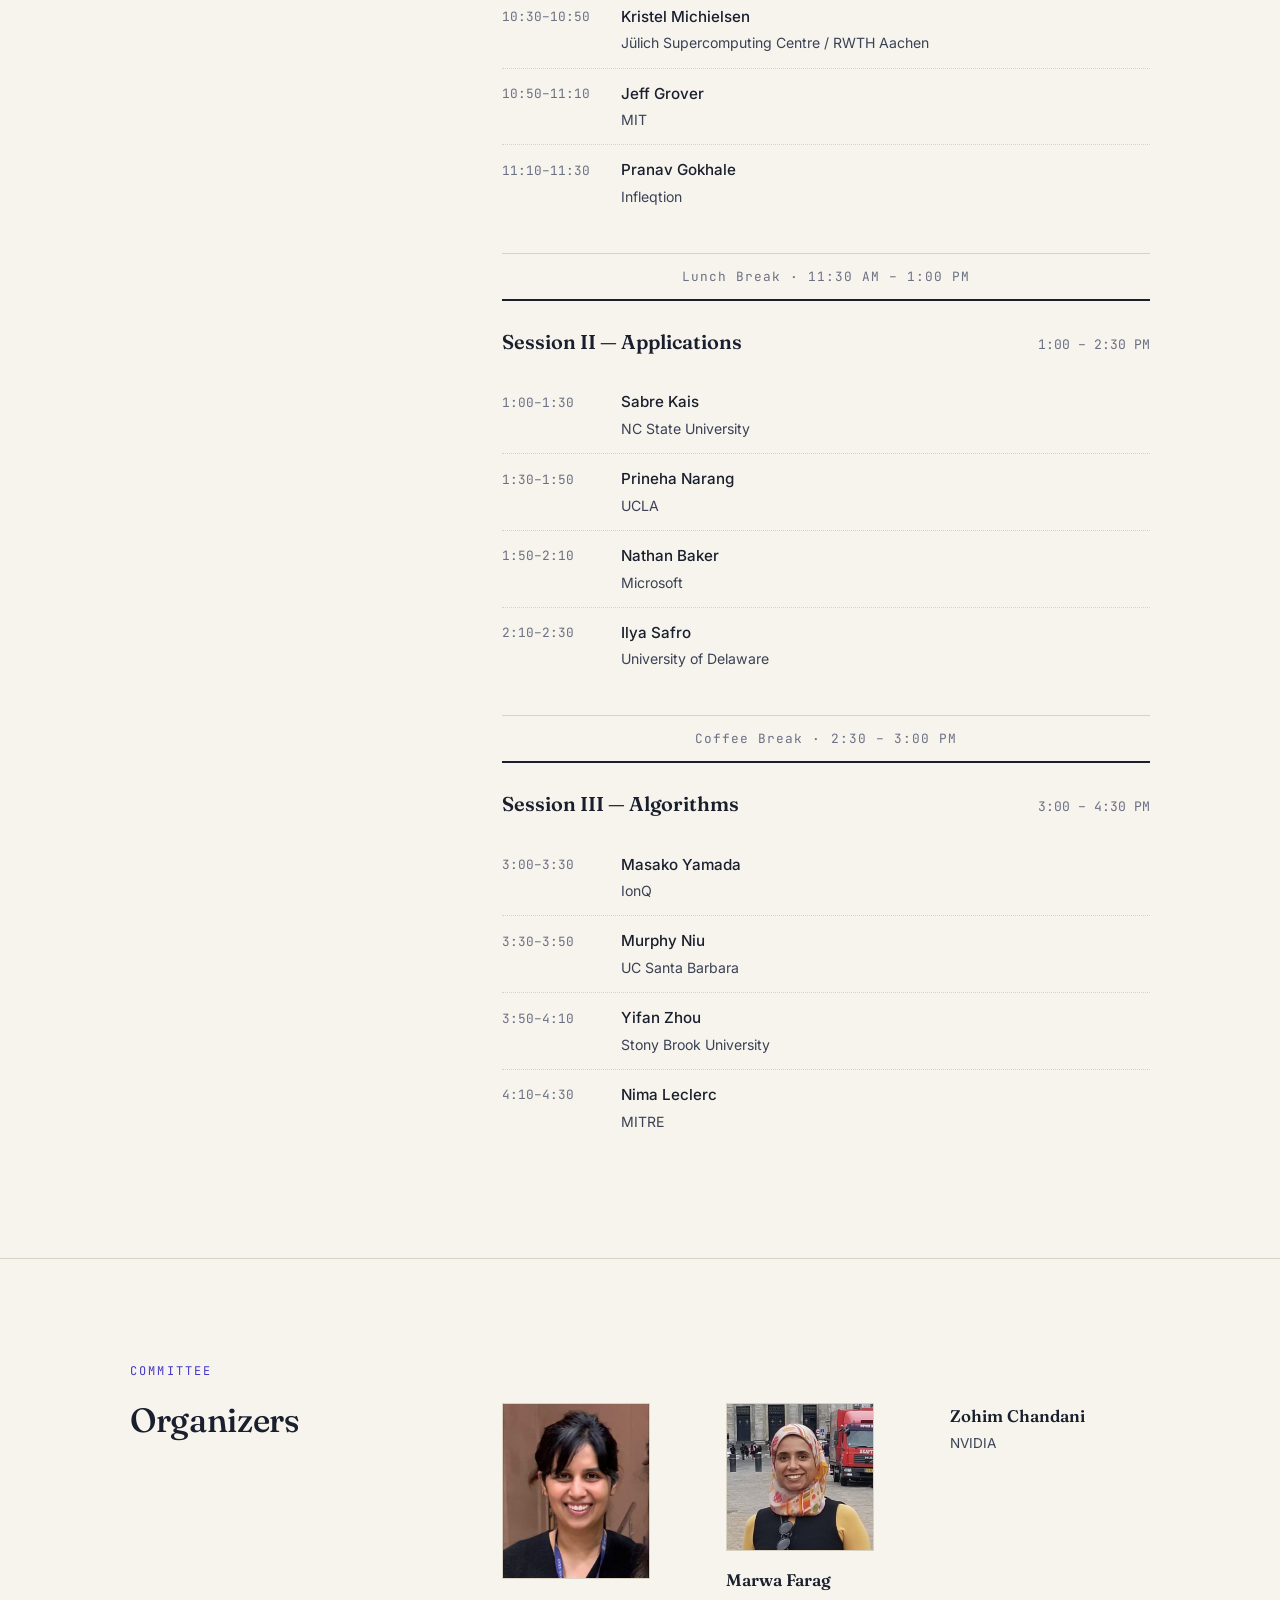
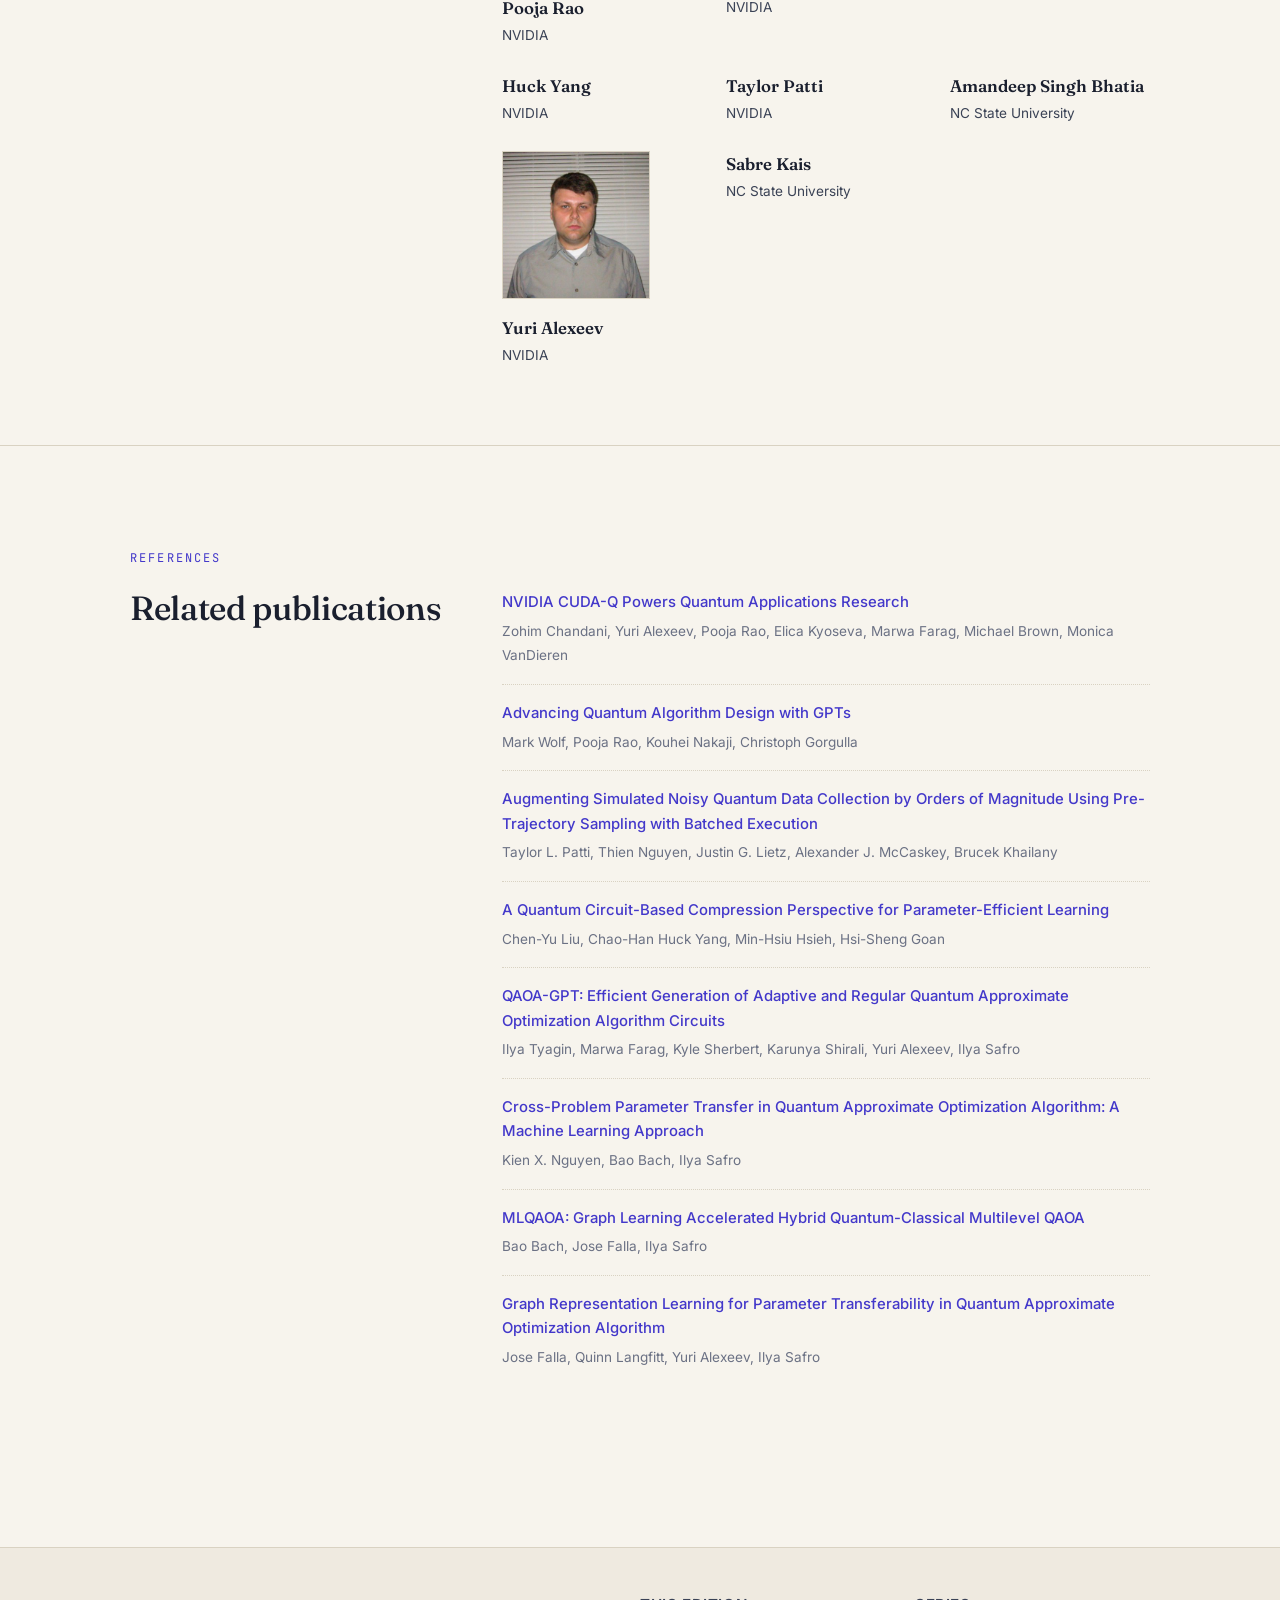
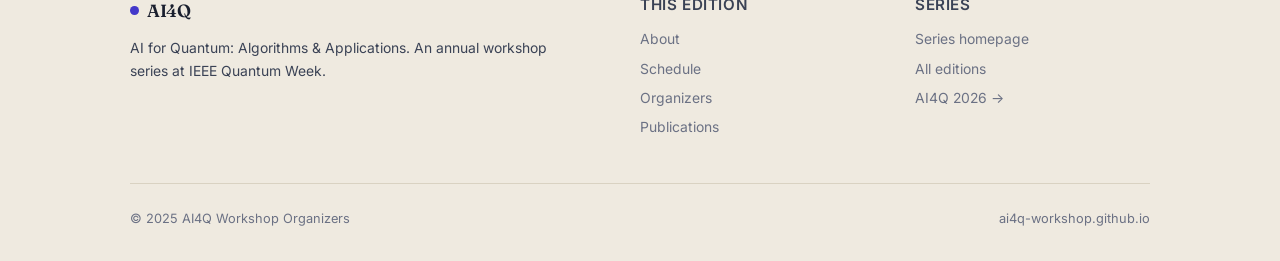
==== commit b7cdaa88: "Remove keynote badges from 2025 schedule Co-Authored-By: Claude Sonnet 4.6 <noreply@anthropic.com>" ====
--- a/events/2025-qce/index.html
+++ b/events/2025-qce/index.html
@@ -104,7 +104,7 @@
             <div class="slot">
               <span class="t">10:00–10:30</span>
               <div class="desc">
-                <strong>Yuri Alexeev <span class="keynote-badge">Keynote</span></strong>
+                <strong>Yuri Alexeev</strong>
                 <em>NVIDIA</em>
               </div>
             </div>
@@ -141,7 +141,7 @@
             <div class="slot">
               <span class="t">1:00–1:30</span>
               <div class="desc">
-                <strong>Sabre Kais <span class="keynote-badge">Keynote</span></strong>
+                <strong>Sabre Kais</strong>
                 <em>NC State University</em>
               </div>
             </div>
@@ -178,7 +178,7 @@
             <div class="slot">
               <span class="t">3:00–3:30</span>
               <div class="desc">
-                <strong>Masako Yamada <span class="keynote-badge">Keynote</span></strong>
+                <strong>Masako Yamada</strong>
                 <em>IonQ</em>
               </div>
             </div>
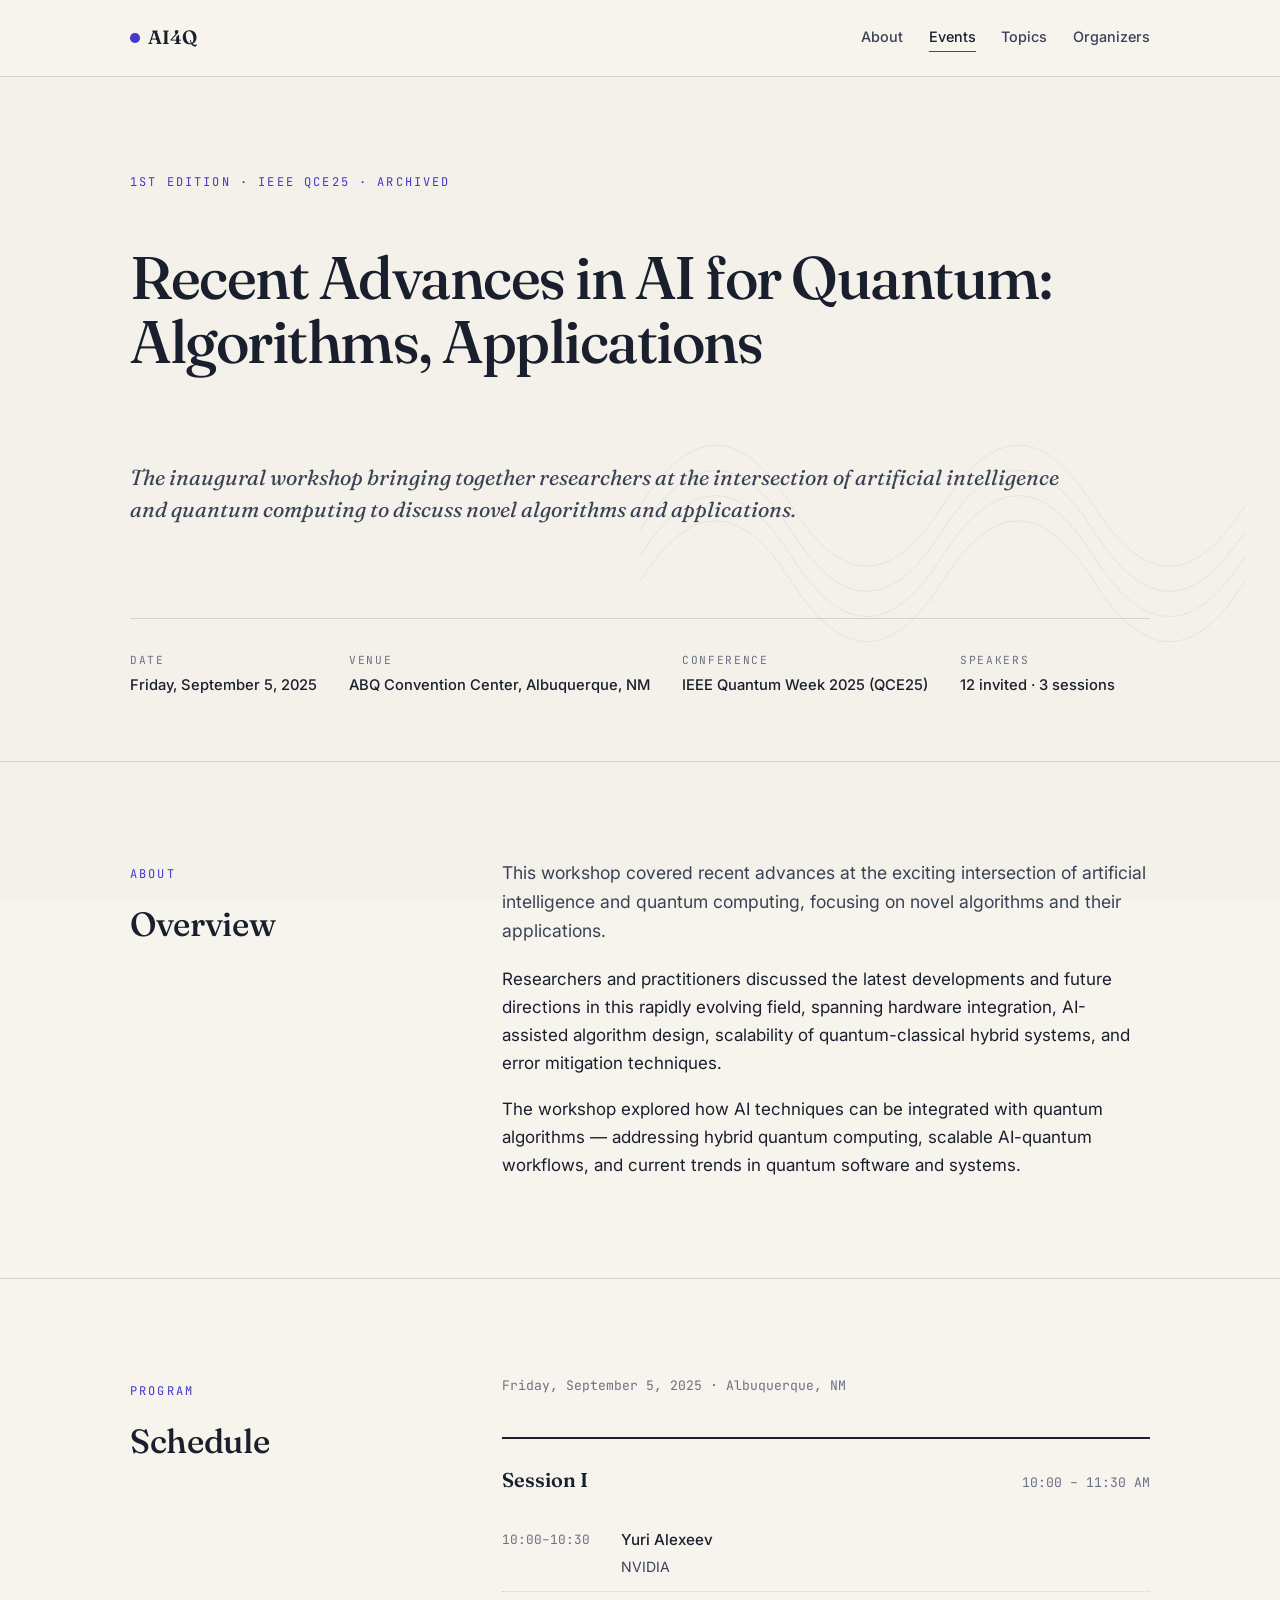
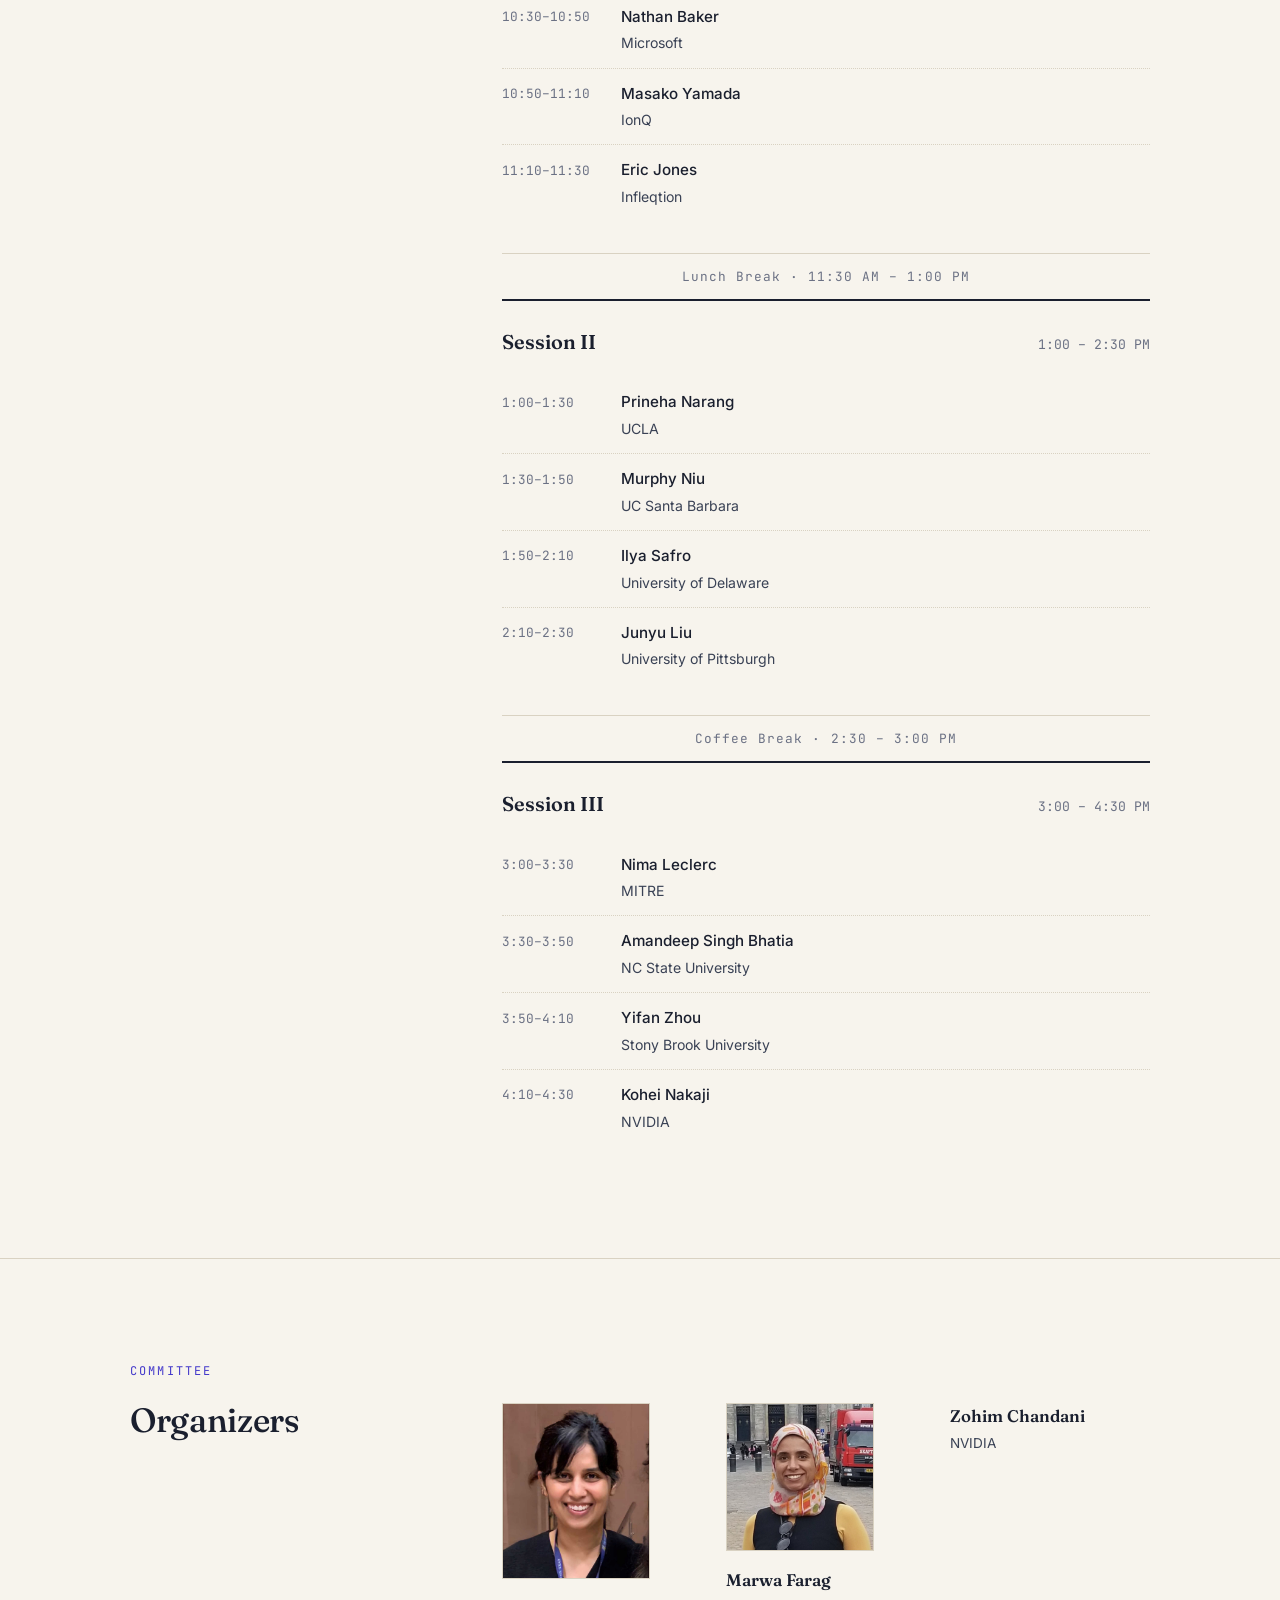
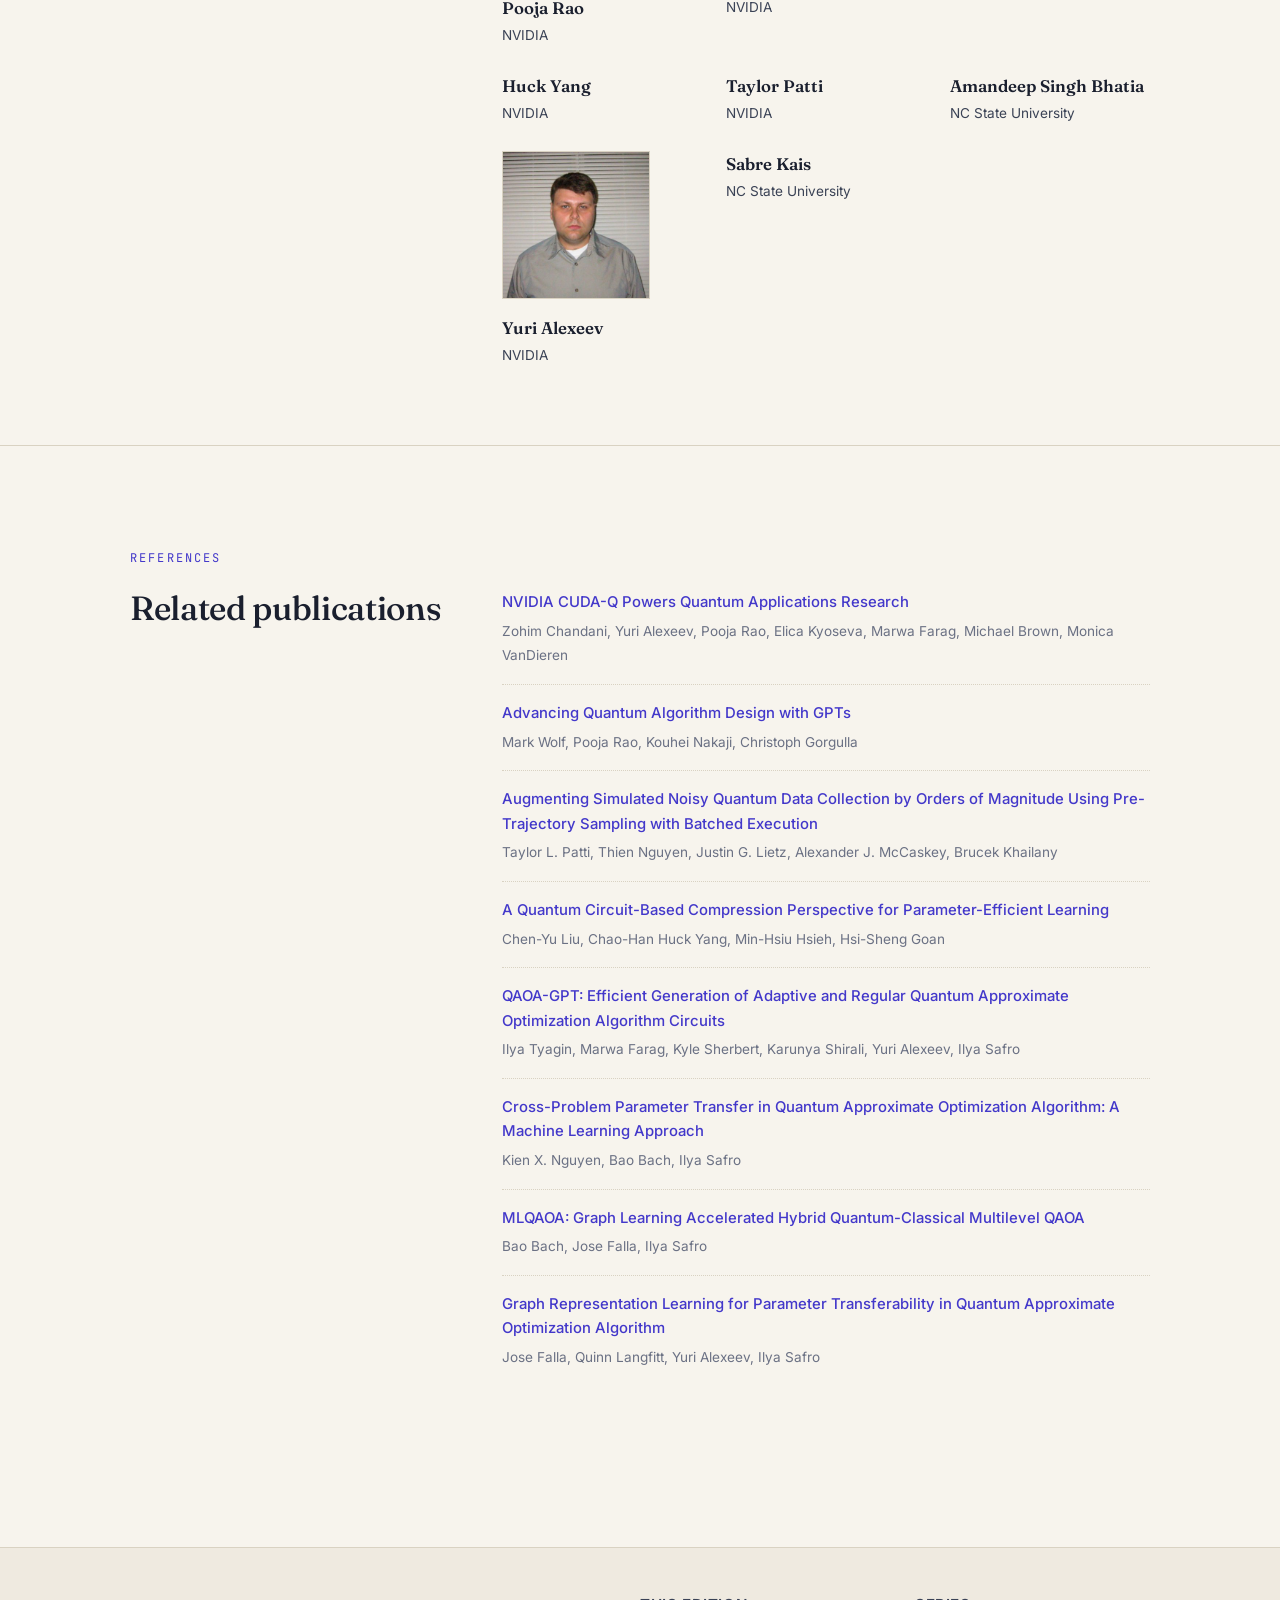
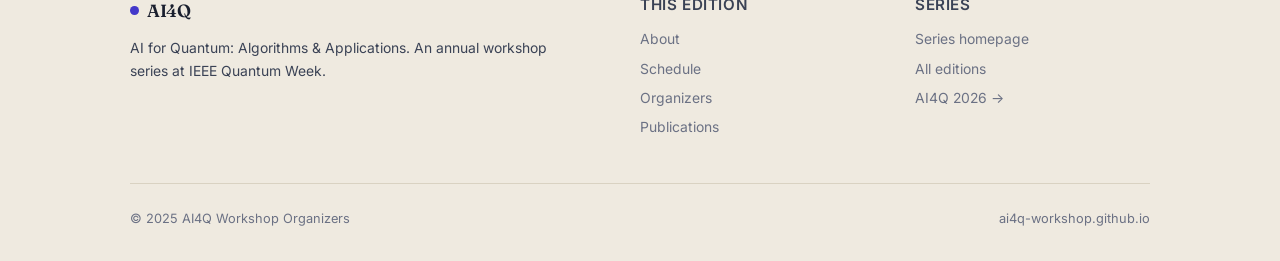
==== commit ff1b9923: "Update 2025 program to reflect actual speakers Replace speakers who did not present (Kristel Michiel" ====
--- a/events/2025-qce/index.html
+++ b/events/2025-qce/index.html
@@ -98,7 +98,7 @@
 
           <div class="session">
             <div class="session-head">
-              <span class="session-title">Session I — Hardware</span>
+              <span class="session-title">Session I</span>
               <span class="session-time">10:00 – 11:30 AM</span>
             </div>
             <div class="slot">
@@ -111,21 +111,21 @@
             <div class="slot">
               <span class="t">10:30–10:50</span>
               <div class="desc">
-                <strong>Kristel Michielsen</strong>
-                <em>Jülich Supercomputing Centre / RWTH Aachen</em>
+                <strong>Nathan Baker</strong>
+                <em>Microsoft</em>
               </div>
             </div>
             <div class="slot">
               <span class="t">10:50–11:10</span>
               <div class="desc">
-                <strong>Jeff Grover</strong>
-                <em>MIT</em>
+                <strong>Masako Yamada</strong>
+                <em>IonQ</em>
               </div>
             </div>
             <div class="slot">
               <span class="t">11:10–11:30</span>
               <div class="desc">
-                <strong>Pranav Gokhale</strong>
+                <strong>Eric Jones</strong>
                 <em>Infleqtion</em>
               </div>
             </div>
@@ -135,58 +135,58 @@
 
           <div class="session">
             <div class="session-head">
-              <span class="session-title">Session II — Applications</span>
+              <span class="session-title">Session II</span>
               <span class="session-time">1:00 – 2:30 PM</span>
             </div>
             <div class="slot">
               <span class="t">1:00–1:30</span>
-              <div class="desc">
-                <strong>Sabre Kais</strong>
-                <em>NC State University</em>
-              </div>
-            </div>
-            <div class="slot">
-              <span class="t">1:30–1:50</span>
               <div class="desc">
                 <strong>Prineha Narang</strong>
                 <em>UCLA</em>
               </div>
             </div>
             <div class="slot">
+              <span class="t">1:30–1:50</span>
+              <div class="desc">
+                <strong>Murphy Niu</strong>
+                <em>UC Santa Barbara</em>
+              </div>
+            </div>
+            <div class="slot">
               <span class="t">1:50–2:10</span>
-              <div class="desc">
-                <strong>Nathan Baker</strong>
-                <em>Microsoft</em>
-              </div>
-            </div>
-            <div class="slot">
-              <span class="t">2:10–2:30</span>
               <div class="desc">
                 <strong>Ilya Safro</strong>
                 <em>University of Delaware</em>
               </div>
             </div>
+            <div class="slot">
+              <span class="t">2:10–2:30</span>
+              <div class="desc">
+                <strong>Junyu Liu</strong>
+                <em>University of Pittsburgh</em>
+              </div>
+            </div>
           </div>
 
           <div class="break-row">Coffee Break · 2:30 – 3:00 PM</div>
 
           <div class="session">
             <div class="session-head">
-              <span class="session-title">Session III — Algorithms</span>
+              <span class="session-title">Session III</span>
               <span class="session-time">3:00 – 4:30 PM</span>
             </div>
             <div class="slot">
               <span class="t">3:00–3:30</span>
               <div class="desc">
-                <strong>Masako Yamada</strong>
-                <em>IonQ</em>
+                <strong>Nima Leclerc</strong>
+                <em>MITRE</em>
               </div>
             </div>
             <div class="slot">
               <span class="t">3:30–3:50</span>
               <div class="desc">
-                <strong>Murphy Niu</strong>
-                <em>UC Santa Barbara</em>
+                <strong>Amandeep Singh Bhatia</strong>
+                <em>NC State University</em>
               </div>
             </div>
             <div class="slot">
@@ -199,8 +199,8 @@
             <div class="slot">
               <span class="t">4:10–4:30</span>
               <div class="desc">
-                <strong>Nima Leclerc</strong>
-                <em>MITRE</em>
+                <strong>Kohei Nakaji</strong>
+                <em>NVIDIA</em>
               </div>
             </div>
           </div>
